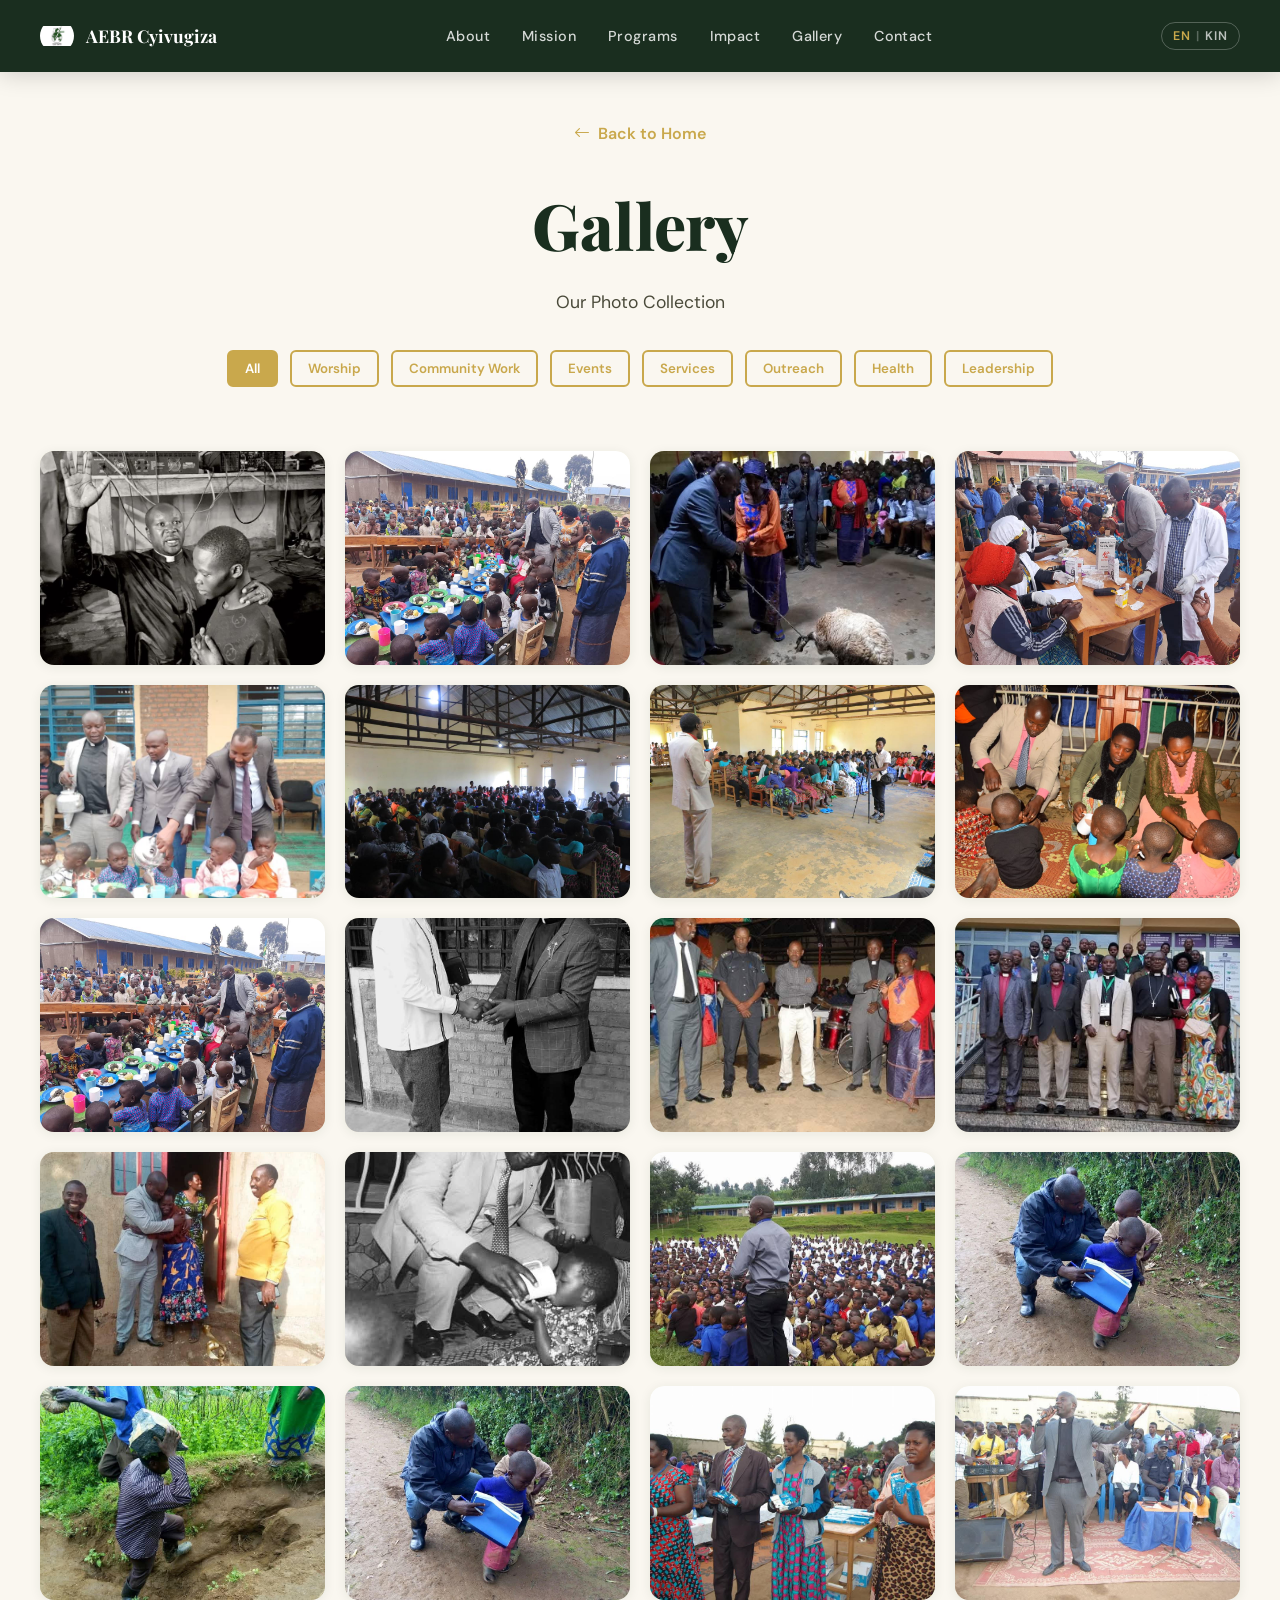
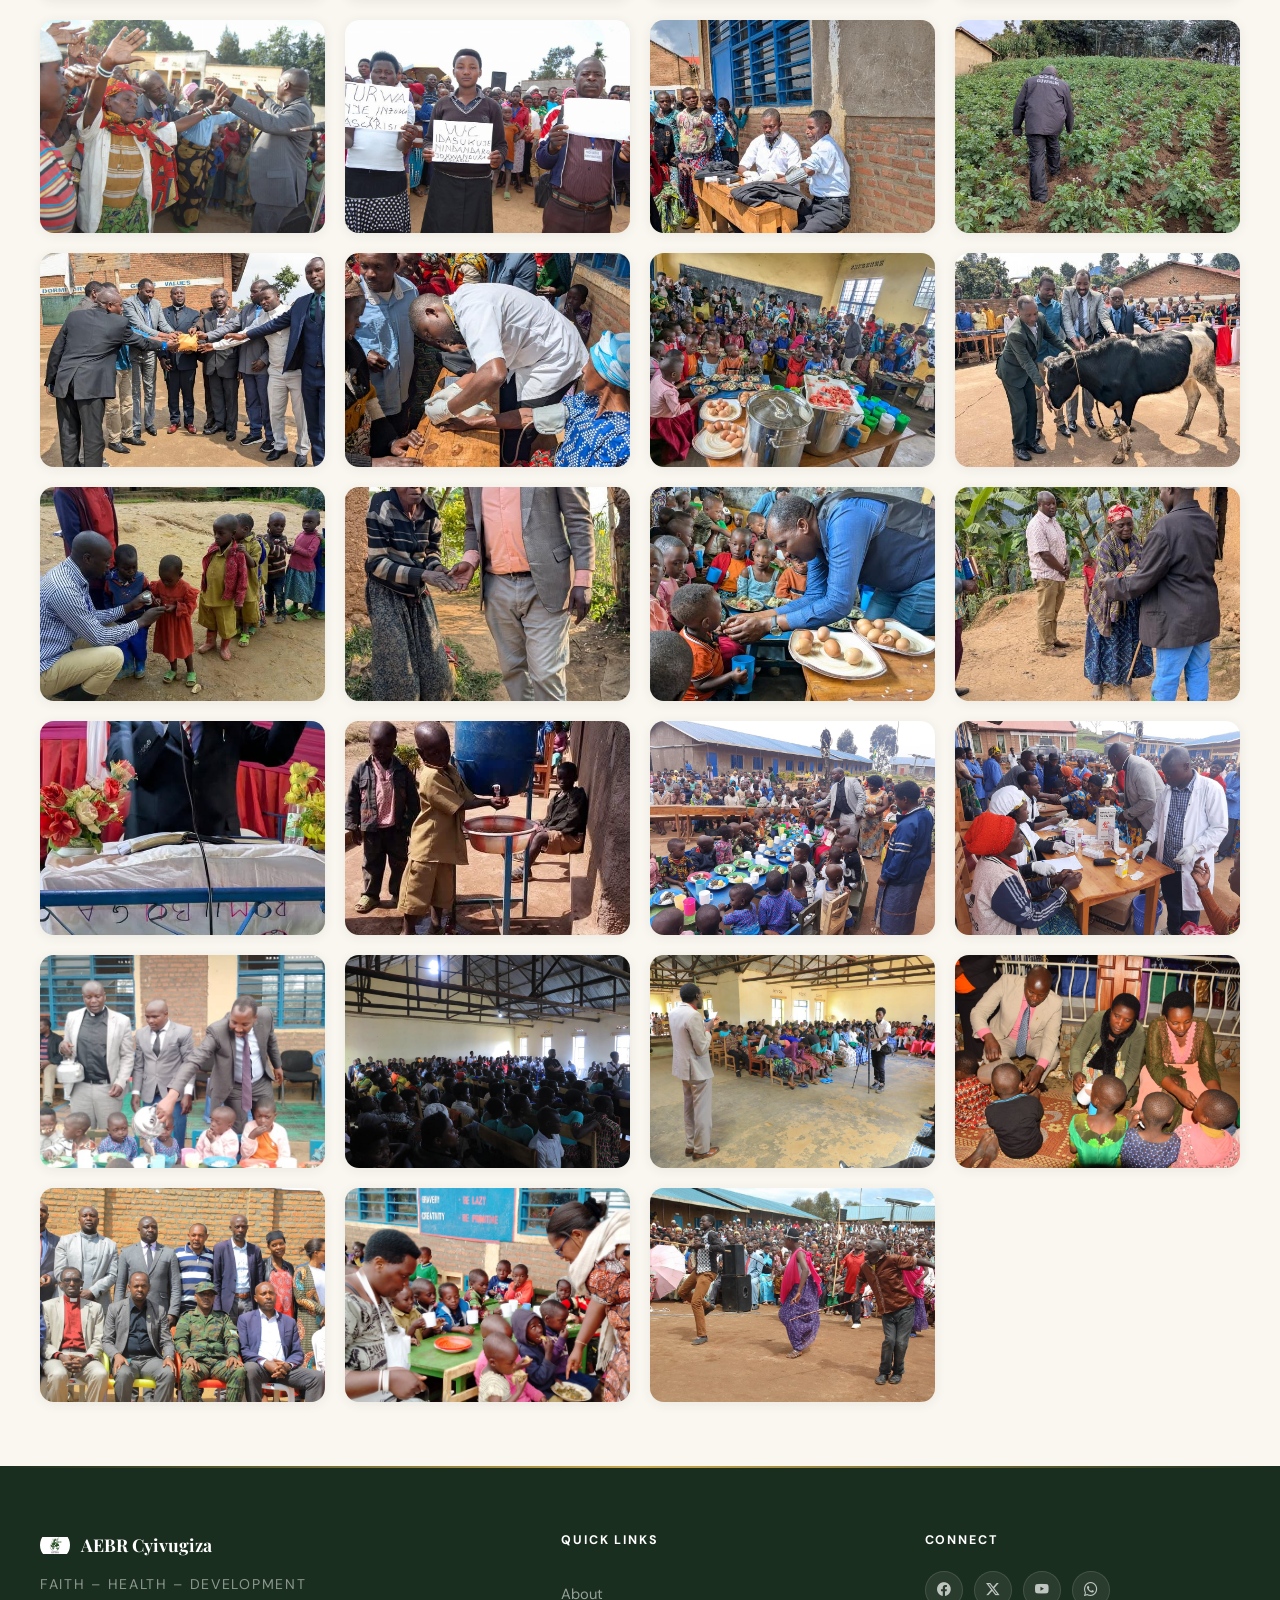
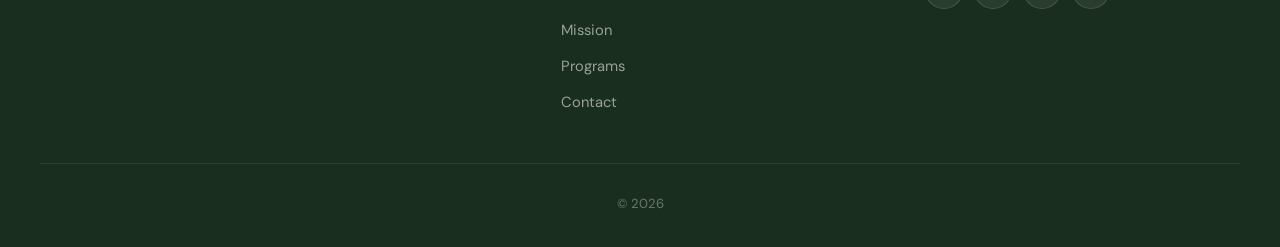
==== gallery.html @ 0d5e8233 "Add AEBR-yivugiza website files and assets" ====
<!DOCTYPE html>
<html lang="en">
<head>
  <!-- Essential Meta Tags -->
  <meta charset="UTF-8" />
  <meta name="viewport" content="width=device-width, initial-scale=1.0" />
  <meta http-equiv="X-UA-Compatible" content="IE=edge" />
  
  <!-- SEO Meta Tags -->
  <title>Gallery - AEBR Cyivugiza Church Photos | Worship, Community & Outreach</title>
  <meta name="description" content="Photo gallery showcasing AEBR Cyivugiza Church activities including worship services, prayer meetings, youth ministry, community outreach, and health programs in Rwanda." />
  <meta name="keywords" content="AEBR Cyivugiza gallery, church photos, worship services, community outreach Rwanda, church events Rutsiro, prayer meetings, youth ministry" />
  <meta name="author" content="AEBR Cyivugiza Church" />
  <link rel="canonical" href="https://aebrcyivugizachurch.rw/gallery.html" />

  <!-- Open Graph / Social Media Meta Tags -->
  <meta property="og:type" content="website" />
  <meta property="og:url" content="https://aebrcyivugizachurch.rw/gallery.html" />
  <meta property="og:title" content="AEBR Cyivugiza Church - Photo Gallery" />
  <meta property="og:description" content="Explore our church activities, worship services, and community programs through our photo gallery." />
  <meta property="og:image" content="https://aebrcyivugizachurch.rw/images/og-gallery.jpg" />
  <meta property="og:site_name" content="AEBR Cyivugiza Church" />
  <meta property="og:locale" content="en_US" />
  <meta property="og:locale:alternate" content="rw_RW" />

  <!-- Twitter Card Meta Tags -->
  <meta name="twitter:card" content="summary_large_image" />
  <meta name="twitter:title" content="AEBR Cyivugiza Church Gallery" />
  <meta name="twitter:description" content="Church activities, worship services & community programs in Rwanda" />
  <meta name="twitter:image" content="https://aebrcyivugizachurch.rw/images/og-gallery.jpg" />

  <!-- Search Engine & Crawling Meta Tags -->
  <meta name="robots" content="index, follow, max-image-preview:large, max-snippet:-1, max-video-preview:-1" />
  <meta name="language" content="English" />
  <meta name="revisit-after" content="7 days" />

  <!-- Google Fonts -->
  <link rel="preconnect" href="https://fonts.googleapis.com" />
  <link rel="preconnect" href="https://fonts.gstatic.com" crossorigin />
  <link href="https://fonts.googleapis.com/css2?family=Playfair+Display:ital,wght@0,400;0,600;0,800;1,400&family=DM+Sans:wght@300;400;500;600&display=swap" rel="stylesheet" />

  <!-- Bootstrap Icons -->
  <link rel="stylesheet" href="https://cdn.jsdelivr.net/npm/bootstrap-icons@1.11.3/font/bootstrap-icons.min.css" />

  <!-- EmailJS SDK -->
  <script src="https://cdn.jsdelivr.net/npm/@emailjs/browser@4/dist/email.min.js"></script>

  <!-- Favicon -->
  <link rel="icon" type="image/png" href="images/logo.png" />

  <!-- JSON-LD Structured Data for Gallery -->
  <script type="application/ld+json">
  {
    "@context": "https://schema.org",
    "@type": "CollectionPage",
    "name": "AEBR Cyivugiza Church Gallery",
    "description": "Photo gallery of AEBR Cyivugiza Church activities and events",
    "url": "https://aebrcyivugizachurch.rw/gallery.html",
    "isPartOf": {
      "@type": "WebSite",
      "name": "AEBR Cyivugiza Church",
      "url": "https://aebrcyivugizachurch.rw/"
    }
  }
  </script>

  <link rel="stylesheet" href="style.css" />

  <!-- Google Fonts -->
  <link rel="preconnect" href="https://fonts.googleapis.com" />
  <link rel="preconnect" href="https://fonts.gstatic.com" crossorigin />
  <link href="https://fonts.googleapis.com/css2?family=Playfair+Display:ital,wght@0,400;0,600;0,800;1,400&family=DM+Sans:wght@300;400;500;600&display=swap" rel="stylesheet" />

  <style>
    .gallery-page {
      padding-top: var(--nav-h);
      min-height: 100vh;
      background: var(--cream);
    }
    .gallery-page .gallery-header {
      text-align: center;
      padding: 3rem 1rem 2rem;
    }
    .gallery-page .gallery-header h1 {
      font-family: var(--font-display);
      font-size: clamp(2.5rem, 5vw, 4rem);
      font-weight: 800;
      color: var(--green-deep);
      margin-bottom: 0.5rem;
    }
    .gallery-page .gallery-header p {
      color: var(--ink-muted);
      font-size: 1.1rem;
      margin-bottom: 2rem;
    }
    .gallery-page .filter-buttons {
      display: flex;
      flex-wrap: wrap;
      gap: 0.75rem;
      justify-content: center;
      margin-bottom: 2rem;
    }
    .gallery-page .filter-btn {
      padding: 0.5rem 1rem;
      border: 2px solid var(--gold);
      background: transparent;
      color: var(--gold);
      border-radius: var(--radius-sm);
      font-weight: 600;
      cursor: pointer;
      transition: all 0.2s var(--ease);
    }
    .gallery-page .filter-btn:hover,
    .gallery-page .filter-btn.active {
      background: var(--gold);
      color: var(--white);
    }
    .gallery-page .back-link {
      display: inline-flex;
      align-items: center;
      gap: 0.5rem;
      color: var(--gold);
      font-weight: 600;
      margin-bottom: 1.5rem;
      transition: color 0.2s;
    }
    .gallery-page .back-link:hover {
      color: var(--green-deep);
    }
    .gallery-page .gallery-container {
      width: min(1200px, 100% - 3rem);
      margin-inline: auto;
      padding-bottom: 4rem;
    }
    .gallery-page .gallery-grid {
      display: grid;
      grid-template-columns: repeat(auto-fill, minmax(280px, 1fr));
      gap: 1.25rem;
      grid-auto-flow: dense;
    }
    .gallery-page .gallery-item {
      position: relative;
      border-radius: var(--radius-md);
      overflow: hidden;
      background: var(--cream-dark);
      aspect-ratio: 4/3;
      box-shadow: var(--shadow-sm);
      transition: transform 0.3s var(--ease), box-shadow 0.3s var(--ease), opacity 0.3s var(--ease);
    }
    .gallery-page .gallery-item:hover {
      transform: translateY(-4px);
      box-shadow: var(--shadow-md);
    }
    .gallery-page .gallery-item img {
      width: 100%;
      height: 100%;
      object-fit: cover;
      transition: transform 0.5s var(--ease);
    }
    .gallery-page .gallery-item:hover img {
      transform: scale(1.05);
    }
    .gallery-page .gallery-item .overlay {
      position: absolute;
      inset: 0;
      background: linear-gradient(to top, rgba(26,46,31,0.75) 0%, transparent 60%);
      display: flex;
      align-items: flex-end;
      padding: 1.25rem;
      opacity: 0;
      transition: opacity 0.3s var(--ease);
      pointer-events: none;
    }
    .gallery-page .gallery-item:hover .overlay {
      opacity: 1;
    }
    .gallery-page .gallery-item.hidden {
      display: none;
    }
    .gallery-page .lightbox {
      position: fixed;
      inset: 0;
      background: rgba(12, 18, 12, 0.9);
      display: none;
      align-items: center;
      justify-content: center;
      padding: 2rem;
      z-index: 1000;
      overflow: hidden;
    }
    .gallery-page .lightbox.open {
      display: flex;
    }
    .gallery-page .lightbox-content {
      position: relative;
      width: min(95vw, 1000px);
      max-height: 90vh;
      display: grid;
      grid-template-columns: 1fr;
      gap: 1rem;
      align-items: center;
    }
    .gallery-page .lightbox-img {
      width: 100%;
      max-height: 80vh;
      object-fit: contain;
      border-radius: var(--radius-lg);
      box-shadow: var(--shadow-lg);
      background: var(--cream);
    }
    .gallery-page .lightbox-caption {
      color: var(--white);
      text-align: center;
      font-size: 1rem;
      letter-spacing: 0.02em;
    }
    .gallery-page .lightbox-close,
    .gallery-page .lightbox-nav {
      position: absolute;
      border: none;
      background: rgba(255,255,255,0.15);
      color: var(--white);
      width: 56px;
      height: 56px;
      border-radius: 50%;
      display: inline-flex;
      align-items: center;
      justify-content: center;
      cursor: pointer;
      transition: transform 0.2s ease, background 0.2s ease;
      backdrop-filter: blur(8px);
      z-index: 10;
    }
    .gallery-page .lightbox-close:hover,
    .gallery-page .lightbox-nav:hover {
      background: rgba(255,255,255,0.2);
      transform: scale(1.05);
    }
    .gallery-page .lightbox-close {
      top: 1rem;
      right: 1rem;
    }
    .gallery-page .lightbox-nav.prev {
      left: 1rem;
      top: 50%;
      transform: translateY(-50%);
    }
    .gallery-page .lightbox-nav.next {
      right: 1rem;
      top: 50%;
      transform: translateY(-50%);
    }
    @media (max-width: 768px) {
      .gallery-page .gallery-grid {
        grid-template-columns: repeat(2, 1fr);
        gap: 0.75rem;
      }
      .gallery-page .gallery-item {
        aspect-ratio: 1;
      }
    }
    @media (max-width: 480px) {
      .gallery-page .gallery-grid {
        grid-template-columns: 1fr;
      }
    }
  </style>
</head>
<body>

  <!-- ===== NAVIGATION ===== -->
  <header class="navbar scrolled" id="navbar">
    <div class="nav-container">
      <a href="home.html" class="nav-logo">
        <img src="images/logo.png" alt="AEBR Logo" class="logo-icon" style="width:34px;height:34px;object-fit:contain;background:none;border-radius:50%;" />
        AEBR Cyivugiza
      </a>

      <nav class="nav-links" id="navLinks">
        <a href="home.html#about" data-i18n="nav_about">About</a>
        <a href="home.html#mission" data-i18n="nav_mission">Mission</a>
        <a href="home.html#programs" data-i18n="nav_programs">Programs</a>
        <a href="home.html#impact" data-i18n="nav_impact">Impact</a>
        <a href="gallery.html" class="active" data-i18n="nav_gallery">Gallery</a>
        <a href="home.html#contact" data-i18n="nav_contact">Contact</a>
      </nav>

      <div class="nav-actions">
        <button class="lang-toggle" id="langToggle" aria-label="Switch language">
          <span class="lang-option active" id="langEN">EN</span>
          <span class="lang-divider">|</span>
          <span class="lang-option" id="langKIN">KIN</span>
        </button>
        <button class="hamburger" id="hamburger" aria-label="Toggle menu" aria-expanded="false">
          
        </button>
      </div>
    </div>
  </header>

  <main class="gallery-page">

    <div class="gallery-header">
      <div class="container">
        <a href="home.html" class="back-link">
          <i class="bi bi-arrow-left"></i>
          <span data-i18n="gallery_back">Back to Home
        </a>
        <h1 data-i18n="gallery_title">Gallery</h1>
        <p data-i18n="gallery_subtitle">Our Photo Collection</p>
        <div class="filter-buttons">
          <button class="filter-btn active" data-filter="all" data-i18n="gallery_filter_all">All</button>
          <button class="filter-btn" data-filter="worship" data-i18n="gal_worship">Worship</button>
          <button class="filter-btn" data-filter="community" data-i18n="gallery_filter_community">Community Work</button>
          <button class="filter-btn" data-filter="events" data-i18n="gallery_filter_events">Events</button>
          <button class="filter-btn" data-filter="services" data-i18n="gallery_filter_services">Services</button>
          <button class="filter-btn" data-filter="outreach" data-i18n="gal_outreach">Outreach</button>
          <button class="filter-btn" data-filter="health" data-i18n="pillar_health">Health</button>
          <button class="filter-btn" data-filter="leadership" data-i18n="gallery_filter_leadership">Leadership</button>
        </div>
      </div>
    </div>

    <div class="gallery-container">
      <div class="gallery-grid">
        <div class="gallery-item" data-category="community">
          <img src="images/g46.jpg" alt="Worship" loading="lazy" />
          
        </div>
        <div class="gallery-item" data-category="community">
          <img src="images/g37.jfif" alt="Worship" loading="lazy" />
          
        </div>

        <div class="gallery-item" data-category="health">
          <img src="images/g47.jpg" alt="Prayer" loading="lazy" />
          
        </div>
        <div class="gallery-item" data-category="health">
          <img src="images/g38.jfif" alt="Prayer" loading="lazy" />
          
        </div>
        <div class="gallery-item" data-category="leadership">
          <img src="images/g39.jfif" alt="Youth" loading="lazy" />
          
        </div>
        <div class="gallery-item" data-category="leadership">
          <img src="images/g40.jfif" alt="Outreach" loading="lazy" />
          
        </div>
        <div class="gallery-item" data-category="">
          <img src="images/g41.jfif" alt="Health" loading="lazy" />
          
        </div>
        <div class="gallery-item" data-category="events">
          <img src="images/g42.jfif" alt="Community" loading="lazy" />
          
        </div>
        
        <div class="gallery-item" data-category="outreach">
          <img src="images/g37.jfif" alt="Service" loading="lazy" />
          
        </div>
        <div class="gallery-item" data-category="leadership">
          <img src="images/g11.jpg" alt="Church family" loading="lazy" />
          
        </div>
        <div class="gallery-item" data-category="events">
          <img src="images/g12.jpg" alt="Event" loading="lazy" />
          
        </div>
        <div class="gallery-item" data-category="leadership">
          <img src="images/g13.jpg" alt="Outreach" loading="lazy" />
          
        </div>
        <div class="gallery-item" data-category="outreach">
          <img src="images/g14.jpg" alt="Worship" loading="lazy" />
          
        </div>
        <div class="gallery-item" data-category="community">
          <img src="images/g15.jpg" alt="Celebration" loading="lazy" />
          
        </div>
        
        <div class="gallery-item" data-category="outreach">
          <img src="images/g17.jpg" alt="Prayer circle" loading="lazy" />
          
        </div>
        <div class="gallery-item" data-category="community">
          <img src="images/g18.jpg" alt="Community gathering" loading="lazy" />
          
        </div>
        <div class="gallery-item" data-category="leadership">
          <img src="images/g19.jpg" alt="Leadership" loading="lazy" />
          
        </div>
        <div class="gallery-item" data-category="youth">
          <img src="images/g20.jpg" alt="Youth group" loading="lazy" />
          
        </div>
        <div class="gallery-item" data-category="community">
          <img src="images/g21.jpg" alt="Mission work" loading="lazy" />
          
        </div>
        <div class="gallery-item" data-category="events">
          <img src="images/g22.jpg" alt="Support" loading="lazy" />
          
        </div>
        <div class="gallery-item" data-category="community">
          <img src="images/g23.jpg" alt="Service" loading="lazy" />
          
        </div>
        <div class="gallery-item" data-category="health">
          <img src="images/g24.jpg" alt="Faith gathering" loading="lazy" />
          
        </div>
        <div class="gallery-item" data-category="community">
          <img src="images/g25.jpg" alt="Community outreach" loading="lazy" />
          
        </div>
        <div class="gallery-item" data-category="community">
          <img src="images/g26.jpg" alt="Youth activities" loading="lazy" />
          
        </div>
        <div class="gallery-item" data-category="health">
          <img src="images/g27.jpg" alt="Church service" loading="lazy" />
          
        </div>
        <div class="gallery-item" data-category="health">
          <img src="images/g28.jpg" alt="Health program" loading="lazy" />
          
        </div>
        <div class="gallery-item" data-category="community">
          <img src="images/g29.jpg" alt="Community event" loading="lazy" />
          
        </div>
        <div class="gallery-item" data-category="health">
          <img src="images/g30.jpg" alt="Church leaders" loading="lazy" />
          
        </div>
        <div class="gallery-item" data-category="community">
          <img src="images/g31.jpg" alt="Special event" loading="lazy" />
          
        </div>
        <div class="gallery-item" data-category="events">
          <img src="images/g32.jpg" alt="Church program" loading="lazy" />
          
        </div>
        <div class="gallery-item" data-category="community">
          <img src="images/g33.jpg" alt="Mission activity" loading="lazy" />
          
        </div>
        <div class="gallery-item" data-category="community">
          <img src="images/g34.jpg" alt="Worship gathering" loading="lazy" />
          
        </div>
        <div class="gallery-item" data-category="services">
          <img src="images/g35.jpg" alt="Youth ministry" loading="lazy" />
          
        </div>
        <div class="gallery-item" data-category="health">
          <img src="images/g36.jpg" alt="Health initiative" loading="lazy" />
          
        </div>
        <div class="gallery-item" data-category="worship">
          <img src="images/g37.jfif" alt="Church gathering" loading="lazy" />
          
        </div>
        <div class="gallery-item" data-category="events">
          <img src="images/g38.jfif" alt="Community celebration" loading="lazy" />
          
        </div>
        <div class="gallery-item" data-category="outreach">
          <img src="images/g39.jfif" alt="Outreach program" loading="lazy" />
          
        </div>
        <div class="gallery-item" data-category="leadership">
          <img src="images/g40.jfif" alt="Church leadership" loading="lazy" />
          
        </div>
        <div class="gallery-item" data-category="services">
          <img src="images/g41.jfif" alt="Church service" loading="lazy" />
          
        </div>
        <div class="gallery-item" data-category="youth">
          <img src="images/g42.jfif" alt="Youth program" loading="lazy" />
          
        </div>
        <div class="gallery-item" data-category="health">
          <img src="images/g43.jpg" alt="Health service" loading="lazy" />
          
        </div>
        <div class="gallery-item" data-category="community">
          <img src="images/g44.jpg" alt="Community support" loading="lazy" />
          
        </div>
        <div class="gallery-item" data-category="events">
          <img src="images/g45.jpg" alt="Special event" loading="lazy" />
          
        </div>
      </div>
    </div>

    <div class="lightbox" id="lightbox">
      <div class="lightbox-content">
        <button class="lightbox-close" id="lightboxClose" aria-label="Close photo viewer"><i class="bi bi-x-lg"></i></button>
        <button class="lightbox-nav prev" id="lightboxPrev" aria-label="Previous photo"><i class="bi bi-chevron-left"></i></button>
        <img class="lightbox-img" id="lightboxImg" src="" alt="" />
        <button class="lightbox-nav next" id="lightboxNext" aria-label="Next photo"><i class="bi bi-chevron-right"></i></button>
        <p class="lightbox-caption" id="lightboxCaption"></p>
      </div>
    </div>

  </main>

  <!-- ===== FOOTER ===== -->
  <footer class="footer">
    <div class="container">
      <div class="footer-grid">
        <div class="footer-brand">
          <div class="footer-logo">
            <img src="images/logo.png" alt="AEBR Logo" class="logo-icon" style="width:30px;height:30px;object-fit:contain;background:none;border-radius:50%;" />
            AEBR Cyivugiza
          </div>
          <p>Faith – Health – Development</p>
        </div>
        <div class="footer-links">
          <h5>Quick Links</h5>
          <a href="home.html#about">About</a>
          <a href="home.html#mission">Mission</a>
          <a href="home.html#programs">Programs</a>
          <a href="home.html#contact">Contact</a>
        </div>
        <div class="footer-social">
          <h5>Connect</h5>
          <div class="social-icons">
            <a href="https://web.facebook.com/profile.php?id=61588736206349" class="social-btn" aria-label="Facebook"><i class="bi bi-facebook"></i></a>
            <a href="#" class="social-btn" aria-label="Twitter"><i class="bi bi-twitter-x"></i></a>
            <a href="#" class="social-btn" aria-label="YouTube"><i class="bi bi-youtube"></i></a>
            <a href="#" class="social-btn" aria-label="WhatsApp"><i class="bi bi-whatsapp"></i></a>
          </div>
        </div>
      </div>
      <div class="footer-bottom">
        <p>© <span id="year"> AEBR Cyivugiza Church. All rights reserved.</p>
      </div>
    </div>
  </footer>

  <script>
    // Set year
    document.getElementById('year').textContent = new Date().getFullYear();

    // Gallery filtering
    const filterButtons = document.querySelectorAll('.filter-btn');
    const galleryItems = document.querySelectorAll('.gallery-item');

    filterButtons.forEach(button => {
      button.addEventListener('click', () => {
        // Remove active class from all buttons
        filterButtons.forEach(btn => btn.classList.remove('active'));
        // Add active class to clicked button
        button.classList.add('active');

        const filterValue = button.getAttribute('data-filter');

        galleryItems.forEach(item => {
          if (filterValue === 'all' || item.getAttribute('data-category') === filterValue) {
            item.classList.remove('hidden');
            item.style.display = 'block';
          } else {
            item.classList.add('hidden');
            item.style.display = 'none';
          }
        });
      });
    });
  </script>

  <!-- Load main script for language switching and navigation -->
  <script src="script.js"></script>
</body>
</html>
---- style.css ----
/* ============================================================
   AEBR CYIVUGIZA CHURCH — style.css
   Aesthetic: Sacred Editorial — warm gold & deep forest green,
   Playfair Display + DM Sans, cinematic spacing, scroll reveals
   ============================================================ */

/* ─── DESIGN TOKENS ─────────────────────────────────────── */
:root {
  /* Palette */
  --gold:        #C9A84C;
  --gold-light:  #E8CB7A;
  --gold-pale:   #F5EDD3;
  --green-deep:  #1A2E1F;
  --green-mid:   #2C4A32;
  --green-soft:  #3D6645;
  --cream:       #FAF7F0;
  --cream-dark:  #F0EAD6;
  --ink:         #1A1A14;
  --ink-muted:   #4A4A3A;
  --white:       #FFFFFF;

  /* Typography */
  --font-display: 'Playfair Display', Georgia, serif;
  --font-body:    'DM Sans', system-ui, sans-serif;

  /* Spacing */
  --section-py:  clamp(5rem, 10vw, 9rem);
  --container:   1200px;
  --radius-sm:   6px;
  --radius-md:   14px;
  --radius-lg:   28px;

  /* Shadows */
  --shadow-sm:  0 2px 12px rgba(26,46,31,.08);
  --shadow-md:  0 8px 32px rgba(26,46,31,.14);
  --shadow-lg:  0 24px 64px rgba(26,46,31,.20);

  /* Transitions */
  --ease:  cubic-bezier(.4,0,.2,1);
  --ease-spring: cubic-bezier(.34,1.56,.64,1);

  /* Nav height */
  --nav-h: 72px;
}

/* ─── RESET ──────────────────────────────────────────────── */
*, *::before, *::after { box-sizing: border-box; margin: 0; padding: 0; }
html { scroll-behavior: smooth; font-size: 16px; -webkit-text-size-adjust: 100%; }
body {
  font-family: var(--font-body);
  background: var(--cream);
  color: var(--ink);
  line-height: 1.7;
  overflow-x: hidden;
}
img { display: block; max-width: 100%; height: auto; }
a { color: inherit; text-decoration: none; }
button { cursor: pointer; font-family: inherit; border: none; background: none; }
ul { list-style: none; }

/* ─── SCROLLBAR ──────────────────────────────────────────── */
::-webkit-scrollbar { width: 6px; }
::-webkit-scrollbar-track { background: var(--cream-dark); }
::-webkit-scrollbar-thumb { background: var(--gold); border-radius: 3px; }

/* ─── UTILITY ────────────────────────────────────────────── */
.container {
  width: min(var(--container), 100% - 2.5rem);
  margin-inline: auto;
}
.section { padding-block: var(--section-py); }
.section-header { text-align: center; margin-bottom: clamp(3rem, 6vw, 5rem); }

.section-label {
  display: inline-block;
  font-family: var(--font-body);
  font-size: .72rem;
  font-weight: 600;
  letter-spacing: .22em;
  text-transform: uppercase;
  color: var(--gold);
  padding: .35rem .9rem;
  border: 1px solid var(--gold);
  border-radius: 100px;
  margin-bottom: 1.1rem;
}

.section-title {
  font-family: var(--font-display);
  font-size: clamp(2rem, 4vw, 3.2rem);
  font-weight: 800;
  line-height: 1.15;
  color: var(--green-deep);
}
.section-title em { font-style: italic; color: var(--gold); }

.section-body {
  font-size: 1.05rem;
  color: var(--ink-muted);
  max-width: 58ch;
  line-height: 1.8;
}

/* ─── BUTTONS ────────────────────────────────────────────── */
.btn {
  display: inline-flex;
  align-items: center;
  gap: .5rem;
  padding: .85rem 2.2rem;
  border-radius: 100px;
  font-size: .9rem;
  font-weight: 600;
  letter-spacing: .04em;
  transition: transform .25s var(--ease), box-shadow .25s var(--ease), background .25s var(--ease);
}
.btn:hover { transform: translateY(-2px); }
.btn:active { transform: translateY(0); }

.btn-primary {
  background: var(--gold);
  color: var(--green-deep);
  box-shadow: 0 4px 20px rgba(201,168,76,.35);
}
.btn-primary:hover {
  background: var(--gold-light);
  box-shadow: 0 8px 28px rgba(201,168,76,.5);
}

.btn-outline {
  background: transparent;
  color: var(--white);
  border: 2px solid rgba(255,255,255,.6);
  backdrop-filter: blur(6px);
}
.btn-outline:hover {
  background: rgba(255,255,255,.12);
  border-color: var(--white);
}

.btn-full { width: 100%; justify-content: center; }

/* ─── SCROLL REVEAL ──────────────────────────────────────── */
.reveal {
  opacity: 0;
  transform: translateY(36px);
  transition: opacity .7s var(--ease), transform .7s var(--ease);
  transition-delay: var(--delay, 0s);
}
.reveal.visible {
  opacity: 1;
  transform: none;
}
.reveal-right {
  transform: translateX(36px);
}
.reveal-right.visible {
  transform: none;
}

/* ─── NAVBAR ─────────────────────────────────────────────── */
.navbar {
  position: fixed;
  inset: 0 0 auto;
  z-index: 1000;
  height: var(--nav-h);
  display: flex;
  align-items: center;
  background: transparent;
  transition: background .4s var(--ease), box-shadow .4s var(--ease);
}
.navbar.scrolled {
  background: var(--green-deep);
  box-shadow: 0 2px 24px rgba(0,0,0,.18);
}

.nav-container {
  width: min(var(--container), 100% - 2.5rem);
  margin-inline: auto;
  display: flex;
  align-items: center;
  justify-content: space-between;
  gap: 2rem;
}

.nav-logo {
  display: flex;
  align-items: center;
  gap: .75rem;
  color: var(--white);
  font-family: var(--font-display);
  font-weight: 700;
  font-size: 1.1rem;
  flex-shrink: 0;
}
.logo-icon {
  width: 36px;
  height: 36px;
  border-radius: 50%;
  object-fit: contain;
  flex-shrink: 0;
}

.nav-links {
  display: flex;
  align-items: center;
  gap: 2rem;
}
.nav-links a {
  color: rgba(255,255,255,.82);
  font-size: .9rem;
  font-weight: 500;
  letter-spacing: .03em;
  position: relative;
  padding-block: .25rem;
  transition: color .2s;
}
.nav-links a::after {
  content: '';
  position: absolute;
  bottom: 0;
  left: 0;
  width: 0;
  height: 2px;
  background: var(--gold);
  border-radius: 1px;
  transition: width .3s var(--ease);
}
.nav-links a:hover { color: var(--white); }
.nav-links a:hover::after { width: 100%; }

.nav-actions {
  display: flex;
  align-items: center;
  gap: 1rem;
}

/* Language toggle */
.lang-toggle {
  display: flex;
  align-items: center;
  gap: .3rem;
  color: rgba(255,255,255,.7);
  font-size: .78rem;
  font-weight: 600;
  letter-spacing: .08em;
  padding: .3rem .7rem;
  border: 1px solid rgba(255,255,255,.25);
  border-radius: 100px;
  transition: border-color .2s, color .2s;
}
.lang-toggle:hover { color: var(--white); border-color: var(--gold); }
.lang-divider { opacity: .4; }
.lang-option { transition: color .2s; }
.lang-option.active { color: var(--gold); }

/* Hamburger */
.hamburger {
  display: none;
  flex-direction: column;
  justify-content: center;
  gap: 5px;
  width: 36px;
  height: 36px;
  padding: 4px;
}
.hamburger span {
  display: block;
  height: 2px;
  background: var(--white);
  border-radius: 2px;
  transition: transform .3s var(--ease), opacity .3s;
}
.hamburger.open span:nth-child(1) { transform: translateY(7px) rotate(45deg); }
.hamburger.open span:nth-child(2) { opacity: 0; }
.hamburger.open span:nth-child(3) { transform: translateY(-7px) rotate(-45deg); }

/* ─── HERO ───────────────────────────────────────────────── */
.hero {
  position: relative;
  min-height: 100svh;
  display: flex;
  align-items: center;
  justify-content: center;
  overflow: hidden;
  background: var(--green-deep);
  background-image: url("images/banner.jpeg");
  background-position: center center;
  background-repeat: no-repeat;
  background-size: cover;
  background-attachment: scroll;
}

/* Rich textured background */
.hero::before {
  content: '';
  position: absolute;
  inset: 0;
  background:
    radial-gradient(ellipse 80% 60% at 20% 40%, rgba(44,74,50,.5), transparent),
    radial-gradient(ellipse 60% 80% at 80% 60%, rgba(26,46,31,.6), transparent),
    linear-gradient(160deg, rgba(44,74,50,.4) 0%, rgba(26,46,31,.5) 60%, rgba(13,26,17,.6) 100%);
  z-index: 1;
}

/* Subtle noise texture */
.hero::after {
  content: '';
  position: absolute;
  inset: 0;
  background-image: url("data:image/svg+xml,%3Csvg xmlns='http://www.w3.org/2000/svg' width='300' height='300'%3E%3Cfilter id='n'%3E%3CfeTurbulence type='fractalNoise' baseFrequency='0.75' numOctaves='4' stitchTiles='stitch'/%3E%3C/filter%3E%3Crect width='300' height='300' filter='url(%23n)' opacity='0.04'/%3E%3C/svg%3E");
  opacity: .6;
  pointer-events: none;
}

.hero-overlay {
  position: absolute;
  inset: 0;
  background: linear-gradient(to bottom, rgba(0,0,0,.1) 0%, rgba(0,0,0,.4) 100%);
  z-index: 1;
}

/* Decorative cross grid */
.hero-cross-bg {
  position: absolute;
  inset: 0;
  z-index: 1;
  background-image:
    linear-gradient(rgba(201,168,76,.06) 1px, transparent 1px),
    linear-gradient(90deg, rgba(201,168,76,.06) 1px, transparent 1px);
  background-size: 80px 80px;
  mask-image: radial-gradient(ellipse 70% 70% at center, black, transparent);
}

.hero-content {
  position: relative;
  z-index: 2;
  text-align: center;
  padding-inline: 1.5rem;
  padding-top: var(--nav-h);
  max-width: 780px;
}

.hero-tag {
  display: inline-block;
  font-size: .72rem;
  font-weight: 600;
  letter-spacing: .25em;
  text-transform: uppercase;
  color: var(--gold-light);
  border: 1px solid rgba(201,168,76,.4);
  padding: .4rem 1.1rem;
  border-radius: 100px;
  margin-bottom: 1.8rem;
  backdrop-filter: blur(4px);
}

.hero-title {
  font-family: var(--font-display);
  font-size: clamp(3rem, 8vw, 6.5rem);
  font-weight: 800;
  line-height: 1.05;
  color: var(--white);
  margin-bottom: 1rem;
  text-shadow: 0 4px 30px rgba(0,0,0,.4);
}
.hero-title em {
  display: block;
  font-style: italic;
  color: var(--gold-light);
  font-weight: 400;
}

.hero-subtitle {
  font-size: clamp(.95rem, 2vw, 1.25rem);
  color: rgba(255,255,255,.7);
  letter-spacing: .25em;
  text-transform: uppercase;
  font-weight: 300;
  margin-bottom: 2.2rem;
}

.hero-verse {
  background: rgba(255,255,255,.06);
  border-left: 3px solid var(--gold);
  border-radius: var(--radius-sm);
  padding: 1.2rem 1.6rem;
  margin-bottom: 2.8rem;
  text-align: left;
  backdrop-filter: blur(8px);
  max-width: 520px;
  margin-inline: auto;
  margin-bottom: 2.8rem;
}
.hero-verse p {
  font-family: var(--font-display);
  font-style: italic;
  color: rgba(255,255,255,.88);
  font-size: 1rem;
  line-height: 1.6;
  margin-bottom: .4rem;
}
.hero-verse cite {
  font-size: .78rem;
  color: var(--gold);
  letter-spacing: .08em;
  font-style: normal;
}

.hero-cta {
  display: flex;
  gap: 1rem;
  justify-content: center;
  flex-wrap: wrap;
}

/* Load animation */
.animate-on-load {
  animation: heroFadeUp .9s var(--ease) both;
  animation-delay: .2s;
}
@keyframes heroFadeUp {
  from { opacity: 0; transform: translateY(40px); }
  to   { opacity: 1; transform: none; }
}

/* Scroll hint */
.hero-scroll-hint {
  position: absolute;
  bottom: 2.5rem;
  left: 50%;
  transform: translateX(-50%);
  z-index: 2;
}
.hero-scroll-hint span {
  display: block;
  width: 24px;
  height: 40px;
  border: 2px solid rgba(255,255,255,.35);
  border-radius: 12px;
  position: relative;
}
.hero-scroll-hint span::after {
  content: '';
  position: absolute;
  top: 6px;
  left: 50%;
  transform: translateX(-50%);
  width: 4px;
  height: 8px;
  background: var(--gold);
  border-radius: 2px;
  animation: scrollPulse 1.8s infinite;
}
@keyframes scrollPulse {
  0%   { opacity: 1; transform: translateX(-50%) translateY(0); }
  80%  { opacity: 0; transform: translateX(-50%) translateY(12px); }
  100% { opacity: 0; }
}

/* ─── ABOUT ──────────────────────────────────────────────── */
.about { background: var(--cream); }

.about-grid {
  display: grid;
  grid-template-columns: 1fr 1fr;
  gap: clamp(3rem, 6vw, 6rem);
  align-items: center;
}

.about-img-frame {
  position: relative;
  border-radius: var(--radius-lg);
  overflow: hidden;
  box-shadow: var(--shadow-lg);
  aspect-ratio: 4/5;
}
.about-img-frame::before {
  content: '';
  position: absolute;
  inset: 0;
  background: linear-gradient(160deg, transparent 50%, rgba(26,46,31,.5) 100%);
  z-index: 1;
}
.about-img-frame img {
  width: 100%;
  height: 100%;
  object-fit: cover;
  transition: transform 1.2s var(--ease);
}
.about-img-frame:hover img { transform: scale(1.04); }

.about-badge {
  position: absolute;
  bottom: 1.8rem;
  right: 1.8rem;
  z-index: 2;
  background: var(--gold);
  color: var(--green-deep);
  border-radius: var(--radius-md);
  padding: .9rem 1.3rem;
  text-align: center;
  box-shadow: var(--shadow-md);
}
.badge-year {
  font-size: .7rem;
  font-weight: 600;
  letter-spacing: .12em;
  text-transform: uppercase;
}
.badge-num {
  font-family: var(--font-display);
  font-size: 1.4rem;
  font-weight: 800;
  line-height: 1;
}

.about-text { display: flex; flex-direction: column; gap: 1.6rem; }
.about-text .section-title { margin-bottom: 0; }

.about-stats {
  display: flex;
  gap: 2.5rem;
  padding-top: 1rem;
  border-top: 1px solid var(--cream-dark);
}
.stat { display: flex; flex-direction: column; gap: .25rem; }
.stat-num {
  font-family: var(--font-display);
  font-size: 2.8rem;
  font-weight: 800;
  color: var(--gold);
  line-height: 1;
}
.stat-label {
  font-size: .78rem;
  font-weight: 600;
  letter-spacing: .12em;
  text-transform: uppercase;
  color: var(--ink-muted);
}

/* ─── MISSION ────────────────────────────────────────────── */
.mission {
  background: var(--green-deep);
  position: relative;
  overflow: hidden;
}

.mission-bg-shape {
  position: absolute;
  top: -20%;
  right: -10%;
  width: 600px;
  height: 600px;
  border-radius: 50%;
  background: radial-gradient(circle, rgba(201,168,76,.07) 0%, transparent 70%);
  pointer-events: none;
}

.mission .section-label { border-color: rgba(201,168,76,.5); }
.mission .section-title { color: var(--white); }

.mission-grid {
  display: grid;
  grid-template-columns: 1fr 1fr;
  gap: 2rem;
}

.mission-card {
  background: rgba(255,255,255,.04);
  border: 1px solid rgba(201,168,76,.15);
  border-radius: var(--radius-lg);
  padding: clamp(2rem, 4vw, 3rem);
  transition: background .3s, border-color .3s, transform .3s var(--ease);
}
.mission-card:hover {
  background: rgba(255,255,255,.07);
  border-color: rgba(201,168,76,.35);
  transform: translateY(-4px);
}
.vision-card {
  background: rgba(201,168,76,.08);
  border-color: rgba(201,168,76,.3);
}

.card-icon {
  font-size: 2rem;
  color: var(--gold);
  margin-bottom: 1.4rem;
}
.mission-card h3 {
  font-family: var(--font-display);
  font-size: 1.6rem;
  color: var(--white);
  margin-bottom: 1.4rem;
}

.mission-list {
  display: flex;
  flex-direction: column;
  gap: .8rem;
}
.mission-list li {
  display: flex;
  align-items: center;
  gap: .9rem;
  color: rgba(255,255,255,.78);
  font-size: 1rem;
}
.mission-list li::before {
  content: '';
  display: inline-block;
  width: 6px;
  height: 6px;
  border-radius: 50%;
  background: var(--gold);
  flex-shrink: 0;
}

.vision-text {
  font-family: var(--font-display);
  font-style: italic;
  font-size: clamp(1.1rem, 2.2vw, 1.55rem);
  color: rgba(255,255,255,.9);
  line-height: 1.6;
}

/* ─── PROGRAMS ───────────────────────────────────────────── */
.programs { background: var(--cream-dark); }
.programs .section-title { color: var(--green-deep); }

.programs-grid {
  display: grid;
  grid-template-columns: repeat(auto-fit, minmax(220px, 1fr));
  gap: 1.5rem;
}

.program-card {
  background: var(--white);
  border-radius: var(--radius-md);
  padding: 2.2rem 1.8rem;
  border: 1px solid rgba(26,46,31,.07);
  box-shadow: var(--shadow-sm);
  transition: transform .3s var(--ease-spring), box-shadow .3s var(--ease), border-color .3s;
}
.program-card:hover {
  transform: translateY(-6px) scale(1.01);
  box-shadow: var(--shadow-md);
  border-color: var(--gold);
}

.program-icon {
  width: 52px;
  height: 52px;
  border-radius: var(--radius-sm);
  background: var(--gold-pale);
  display: grid;
  place-items: center;
  margin-bottom: 1.4rem;
  color: var(--gold);
  font-size: 1.4rem;
  transition: background .3s, color .3s;
}
.program-card:hover .program-icon {
  background: var(--gold);
  color: var(--green-deep);
}

.program-card h4 {
  font-family: var(--font-display);
  font-size: 1.15rem;
  font-weight: 700;
  color: var(--green-deep);
  margin-bottom: .6rem;
}
.program-card p {
  font-size: .92rem;
  color: var(--ink-muted);
  line-height: 1.7;
}

/* ─── IMPACT ─────────────────────────────────────────────── */
.impact {
  background: linear-gradient(135deg, var(--green-mid) 0%, var(--green-deep) 100%);
  position: relative;
  overflow: hidden;
  text-align: center;
}
.impact::before {
  content: '';
  position: absolute;
  inset: 0;
  background: url("data:image/svg+xml,%3Csvg width='60' height='60' xmlns='http://www.w3.org/2000/svg'%3E%3Cpath d='M30 2 L30 58 M2 30 L58 30' stroke='rgba(201,168,76,0.06)' stroke-width='1'/%3E%3C/svg%3E") repeat;
}

.impact-inner {
  position: relative;
  z-index: 1;
  max-width: 700px;
  margin-inline: auto;
}
.impact-inner .section-label { border-color: rgba(201,168,76,.5); }
.impact-title { color: var(--white); margin-bottom: 1.2rem; }
.impact-body {
  color: rgba(255,255,255,.72);
  font-size: 1.05rem;
  max-width: 50ch;
  margin-inline: auto;
  margin-bottom: 3.5rem;
}

.impact-pillars {
  display: flex;
  align-items: center;
  justify-content: center;
  gap: 1.5rem;
  flex-wrap: wrap;
}
.pillar {
  display: flex;
  flex-direction: column;
  align-items: center;
  gap: .7rem;
}
.pillar-icon {
  width: 70px;
  height: 70px;
  border-radius: 50%;
  background: rgba(255,255,255,.08);
  border: 2px solid rgba(201,168,76,.4);
  display: grid;
  place-items: center;
  font-size: 1.6rem;
  transition: background .3s, border-color .3s, transform .3s var(--ease-spring);
}
.pillar:hover .pillar-icon {
  background: rgba(201,168,76,.2);
  border-color: var(--gold);
  transform: scale(1.1);
}
.pillar span {
  color: var(--white);
  font-weight: 600;
  letter-spacing: .1em;
  font-size: .85rem;
  text-transform: uppercase;
}
.pillar-plus {
  font-size: 2rem;
  color: var(--gold);
  font-weight: 300;
  line-height: 1;
}

/* ─── GALLERY ────────────────────────────────────────────── */
.gallery {
  background: var(--cream);
  padding-block: clamp(2rem, 4vw, 3rem);
}

.gallery .section-header {
  margin-bottom: 2rem;
}

.gallery-grid {
  display: grid;
  grid-template-columns: repeat(auto-fill, minmax(280px, 1fr));
  gap: 1.25rem;
  grid-auto-flow: dense;
}

.gallery-cta {
  margin-top: 1.25rem;
}

.gallery-item {
  position: relative;
  border-radius: var(--radius-md);
  overflow: hidden;
  background: var(--cream-dark);
  aspect-ratio: 4/3;
  box-shadow: var(--shadow-sm);
  transition: transform 0.3s var(--ease), box-shadow 0.3s var(--ease);
}

.gallery-item img {
  width: 100%;
  height: 100%;
  object-fit: cover;
  transition: transform 0.5s var(--ease);
}
.gallery-item:hover img {
  transform: scale(1.05);
}
.gallery-item:hover {
  transform: translateY(-4px);
  box-shadow: var(--shadow-md);
}

.gallery-overlay {
  position: absolute;
  inset: 0;
  background: linear-gradient(to top, rgba(26,46,31,.7) 0%, transparent 55%);
  display: flex;
  align-items: flex-end;
  padding: 1.2rem;
  opacity: 0;
  transition: opacity .3s var(--ease);
}
.gallery-item:hover .gallery-overlay { opacity: 1; }
.gallery-overlay span {
  color: var(--white);
  font-size: .82rem;
  font-weight: 600;
  letter-spacing: .12em;
  text-transform: uppercase;
}

.gallery-item { cursor: pointer; }

/* Gallery See All Button */
.gallery-cta {
  text-align: center;
  margin-top: clamp(2rem, 4vw, 3rem);
}

.btn-outline-dark {
  background: transparent;
  color: var(--green-deep);
  border: 2px solid var(--green-deep);
}

.btn-outline-dark:hover {
  background: var(--green-deep);
  color: var(--white);
}

.lightbox {
  position: fixed;
  inset: 0;
  background: rgba(12, 18, 12, 0.9);
  display: none;
  align-items: center;
  justify-content: center;
  padding: 2rem;
  z-index: 1000;
  overflow: hidden;
}

.lightbox.open {
  display: flex;
}

.lightbox-content {
  position: relative;
  width: min(95vw, 1000px);
  max-height: 90vh;
  display: grid;
  gap: 1rem;
  align-items: center;
}

.lightbox-img {
  width: 100%;
  max-height: 80vh;
  object-fit: contain;
  border-radius: var(--radius-lg);
  box-shadow: var(--shadow-lg);
  background: var(--cream);
}

.lightbox-caption {
  color: var(--white);
  text-align: center;
  font-size: 1rem;
  letter-spacing: 0.02em;
}

.lightbox-close,
.lightbox-nav {
  position: absolute;
  border: none;
  background: rgba(0, 0, 0, 0.7);
  color: var(--white);
  width: 56px;
  height: 56px;
  border-radius: 50%;
  display: inline-flex;
  align-items: center;
  justify-content: center;
  cursor: pointer;
  transition: transform 0.2s ease, background 0.2s ease;
  backdrop-filter: blur(8px);
  z-index: 10;
}

.lightbox-close:hover,
.lightbox-nav:hover {
  background: rgba(0, 0, 0, 0.9);
  transform: scale(1.05);
}

.lightbox-close {
  top: 1rem;
  right: 1rem;
}

.lightbox-nav.prev {
  left: 1rem;
  top: 50%;
  transform: translateY(-50%);
}

.lightbox-nav.next {
  right: 1rem;
  top: 50%;
  transform: translateY(-50%);
}

@media (max-width: 768px) {
  .lightbox-content {
    width: 100%;
  }
}

@media (max-width: 480px) {
  .lightbox-close,
  .lightbox-nav {
    width: 48px;
    height: 48px;
  }
}

/* ─── CONTACT ────────────────────────────────────────────── */
.contact { background: var(--cream-dark); }

.contact-grid {
  display: grid;
  grid-template-columns: 1fr 1.2fr;
  gap: clamp(3rem, 6vw, 5rem);
  align-items: start;
}

.contact-info {
  display: flex;
  flex-direction: column;
  gap: 2rem;
}

.contact-item {
  display: flex;
  gap: 1.2rem;
  align-items: flex-start;
}
.contact-icon {
  width: 48px;
  height: 48px;
  border-radius: var(--radius-sm);
  background: var(--gold-pale);
  display: grid;
  place-items: center;
  font-size: 1.2rem;
  flex-shrink: 0;
}
.contact-item h5 {
  font-weight: 700;
  font-size: .82rem;
  letter-spacing: .1em;
  text-transform: uppercase;
  color: var(--ink-muted);
  margin-bottom: .3rem;
}
.contact-item a, .contact-item p {
  color: var(--green-deep);
  font-size: .97rem;
  line-height: 1.6;
}
.contact-item a:hover { color: var(--gold); }

.map-placeholder {
  height: 200px;
  border-radius: var(--radius-md);
  background: linear-gradient(135deg, var(--green-deep), var(--green-mid));
  display: flex;
  align-items: center;
  justify-content: center;
  border: 2px dashed rgba(201,168,76,.3);
  margin-top: .5rem;
}
.map-label {
  color: rgba(255,255,255,.7);
  font-size: .88rem;
  font-weight: 500;
  letter-spacing: .06em;
}

/* Google Map */
.map-container {
  margin-top: 1rem;
}
.map-container h5 {
  font-size: .8rem;
  font-weight: 600;
  letter-spacing: .08em;
  text-transform: uppercase;
  color: var(--ink-muted);
  margin-bottom: .75rem;
}
.google-map {
  border-radius: var(--radius-md);
  overflow: hidden;
  box-shadow: var(--shadow-sm);
  border: 1px solid rgba(26,46,31,.08);
}
.google-map iframe {
  display: block;
  width: 100%;
  height: clamp(250px, 40vw, 350px);
  border: none;
}

/* Contact form */
.contact-form-wrap {
  background: var(--white);
  border-radius: var(--radius-lg);
  padding: clamp(2rem, 5vw, 3.5rem);
  box-shadow: var(--shadow-md);
  border: 1px solid rgba(26,46,31,.06);
}

.contact-form {
  display: flex;
  flex-direction: column;
  gap: 1.4rem;
}

.form-group {
  display: flex;
  flex-direction: column;
  gap: .5rem;
}
.form-group label {
  font-size: .8rem;
  font-weight: 600;
  letter-spacing: .08em;
  text-transform: uppercase;
  color: var(--ink-muted);
}
.form-group input,
.form-group textarea {
  border: 1.5px solid var(--cream-dark);
  border-radius: var(--radius-sm);
  padding: .85rem 1.1rem;
  font-family: var(--font-body);
  font-size: .97rem;
  color: var(--ink);
  background: var(--cream);
  transition: border-color .25s, box-shadow .25s;
  outline: none;
  resize: vertical;
}
.form-group input:focus,
.form-group textarea:focus {
  border-color: var(--gold);
  box-shadow: 0 0 0 3px rgba(201,168,76,.15);
  background: var(--white);
}
.form-group input::placeholder,
.form-group textarea::placeholder { color: rgba(74,74,58,.4); }

.contact-form .btn-primary { margin-top: .4rem; }

.form-success {
  display: none;
  text-align: center;
  color: var(--green-soft);
  font-weight: 600;
  font-size: .95rem;
  padding: .8rem;
  background: rgba(61,102,69,.1);
  border-radius: var(--radius-sm);
  border: 1px solid rgba(61,102,69,.2);
}
.form-success.show { display: block; }

.form-error {
  display: none;
  text-align: center;
  color: #c53030;
  font-weight: 600;
  font-size: .95rem;
  padding: .8rem;
  background: rgba(197,48,48,.1);
  border-radius: var(--radius-sm);
  border: 1px solid rgba(197,48,48,.2);
}
.form-error.show { display: block; }

/* ─── FOOTER ─────────────────────────────────────────────── */
.footer {
  background: var(--green-deep);
  padding-block: 4rem 2rem;
  position: relative;
  overflow: hidden;
}
.footer::before {
  content: '';
  position: absolute;
  top: 0;
  left: 0;
  right: 0;
  height: 2px;
  background: linear-gradient(90deg, transparent, var(--gold), transparent);
}

.footer-grid {
  display: grid;
  grid-template-columns: 1.5fr 1fr 1fr;
  gap: 3rem;
  margin-bottom: 3rem;
}

.footer-brand .footer-logo {
  display: flex;
  align-items: center;
  gap: .7rem;
  color: var(--white);
  font-family: var(--font-display);
  font-weight: 700;
  font-size: 1.1rem;
  margin-bottom: .8rem;
}
.footer-brand p {
  color: rgba(255,255,255,.5);
  font-size: .88rem;
  letter-spacing: .12em;
  text-transform: uppercase;
}

.footer-links h5,
.footer-social h5 {
  color: var(--white);
  font-size: .78rem;
  letter-spacing: .15em;
  text-transform: uppercase;
  font-weight: 700;
  margin-bottom: 1.2rem;
}
.footer-links {
  display: flex;
  flex-direction: column;
  gap: .7rem;
}
.footer-links a {
  color: rgba(255,255,255,.55);
  font-size: .92rem;
  transition: color .2s, padding-left .2s;
}
.footer-links a:hover {
  color: var(--gold);
  padding-left: .4rem;
}

.social-icons {
  display: flex;
  gap: .7rem;
  flex-wrap: wrap;
}
.social-btn {
  width: 38px;
  height: 38px;
  border-radius: 50%;
  background: rgba(255,255,255,.07);
  border: 1px solid rgba(255,255,255,.12);
  color: rgba(255,255,255,.7);
  display: grid;
  place-items: center;
  font-size: .85rem;
  font-weight: 700;
  transition: background .2s, border-color .2s, color .2s, transform .2s var(--ease-spring);
}
.social-btn:hover {
  background: var(--gold);
  border-color: var(--gold);
  color: var(--green-deep);
  transform: scale(1.12);
}

.footer-bottom {
  border-top: 1px solid rgba(255,255,255,.08);
  padding-top: 1.8rem;
  text-align: center;
  color: rgba(255,255,255,.35);
  font-size: .82rem;
}

/* ─── RESPONSIVE ─────────────────────────────────────────── */

/* Tablet */
@media (max-width: 1024px) {
  .about-grid { grid-template-columns: 1fr; }
  .about-visual { max-width: 480px; margin-inline: auto; }
  .about-img-frame { aspect-ratio: 3/2; }
  .contact-grid { grid-template-columns: 1fr; }
  .footer-grid { grid-template-columns: 1fr 1fr; }
  .footer-brand { grid-column: 1 / -1; }
}

@media (max-width: 900px) {
  .mission-grid { grid-template-columns: 1fr; }
  .gallery-grid {
    grid-template-columns: repeat(2, 1fr);
  }
  .gallery-wide { grid-column: span 2; }
  .gallery-tall { grid-row: span 1; aspect-ratio: 1; }
}

/* Mobile */
@media (max-width: 768px) {
  :root { --nav-h: 64px; }

  /* Nav mobile */
  .hamburger { display: flex; }
  .nav-links {
    position: fixed;
    inset: var(--nav-h) 0 auto;
    background: rgba(26,46,31,.98);
    backdrop-filter: blur(16px);
    flex-direction: column;
    align-items: stretch;
    padding: 1.5rem;
    gap: 0;
    clip-path: polygon(0 0, 100% 0, 100% 0, 0 0);
    transition: clip-path .4s var(--ease);
    pointer-events: none;
  }
  .nav-links.open {
    clip-path: polygon(0 0, 100% 0, 100% 100%, 0 100%);
    pointer-events: all;
  }
  .nav-links a {
    padding: 1rem 0;
    border-bottom: 1px solid rgba(255,255,255,.07);
    font-size: 1rem;
  }
  .nav-links a::after { display: none; }

  /* Hero */
  .hero-title { font-size: clamp(2.4rem, 10vw, 4rem); }
  .hero-cta { flex-direction: column; align-items: center; }
  .hero-cta .btn { width: min(280px, 100%); justify-content: center; }

  /* About stats */
  .about-stats { gap: 1.5rem; flex-wrap: wrap; }

  /* Gallery */
  .gallery-grid {
    grid-template-columns: repeat(2, 1fr);
  }
  .gallery-wide { grid-column: span 2; aspect-ratio: 16/9; }

  /* Footer */
  .footer-grid {
    grid-template-columns: 1fr;
    gap: 2rem;
  }
  .footer-brand { grid-column: auto; }
}

@media (max-width: 480px) {
  :root { --section-py: 4rem; }

  .gallery-grid { grid-template-columns: 1fr; }
  .gallery-wide { grid-column: span 1; aspect-ratio: 3/2; }
  .gallery-tall { aspect-ratio: 3/2; }

  .impact-pillars { gap: 1rem; }
  .pillar-icon { width: 56px; height: 56px; font-size: 1.3rem; }
  .pillar-plus { font-size: 1.5rem; }

  .about-stats { flex-direction: column; gap: 1rem; }
  .stat { flex-direction: row; align-items: center; gap: 1rem; }
  .stat-num { font-size: 2.2rem; }

  .contact-form-wrap { padding: 1.6rem; }
}

/* ─── REDUCED MOTION ─────────────────────────────────────── */
@media (prefers-reduced-motion: reduce) {
  *, *::before, *::after {
    animation-duration: .01ms !important;
    transition-duration: .01ms !important;
  }
  .reveal { opacity: 1; transform: none; }
}
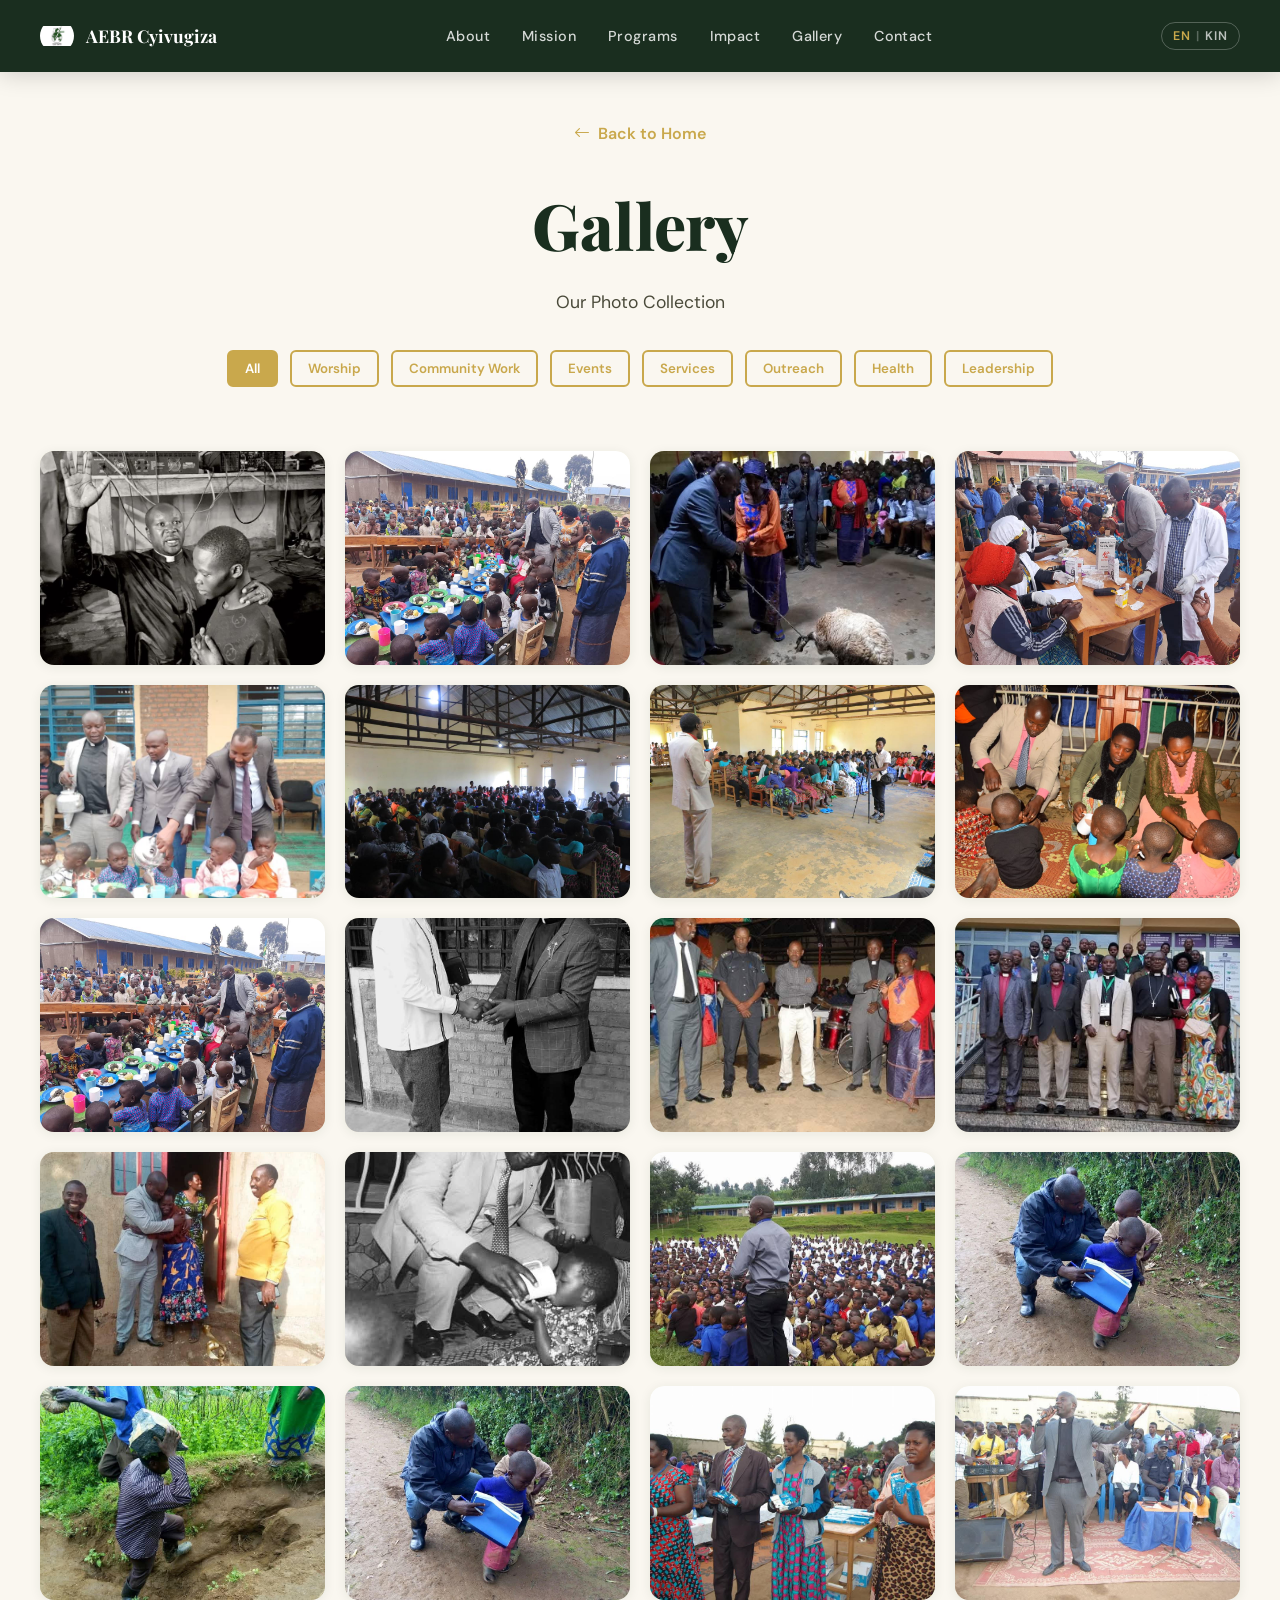
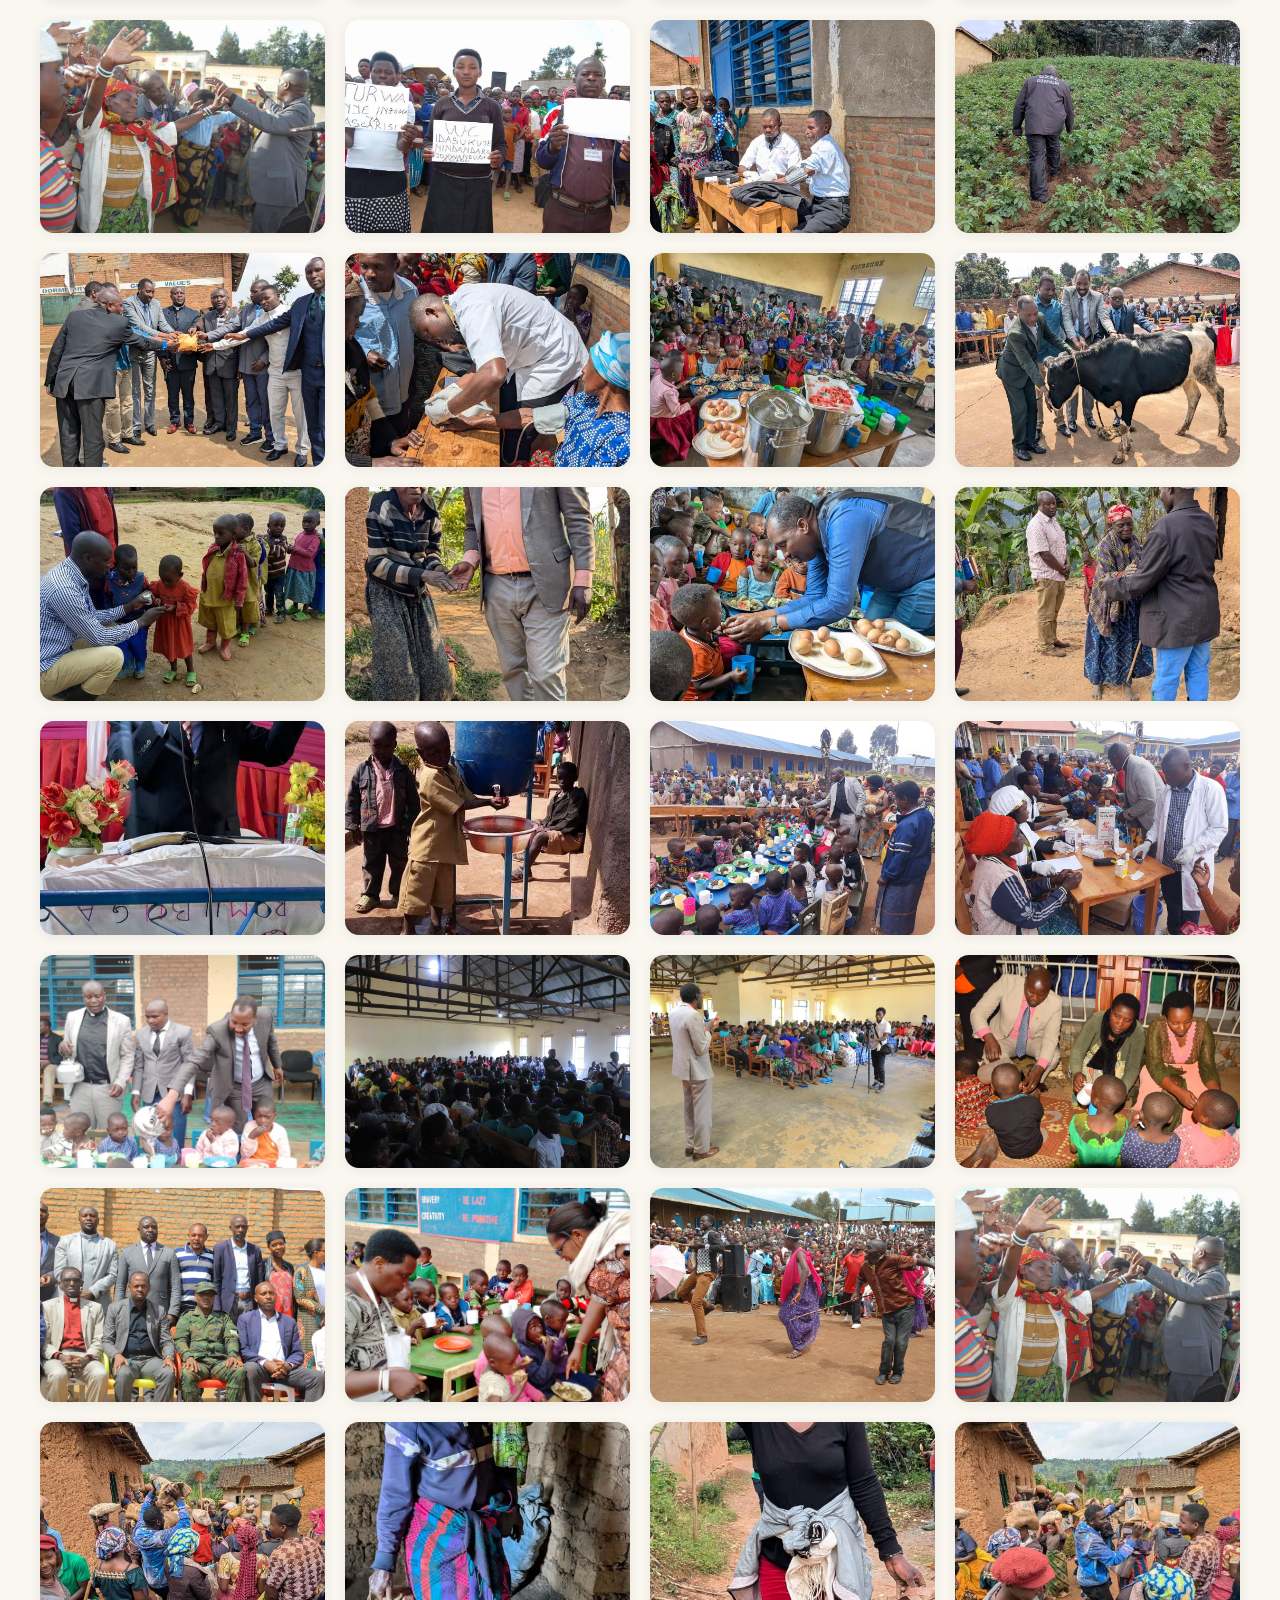
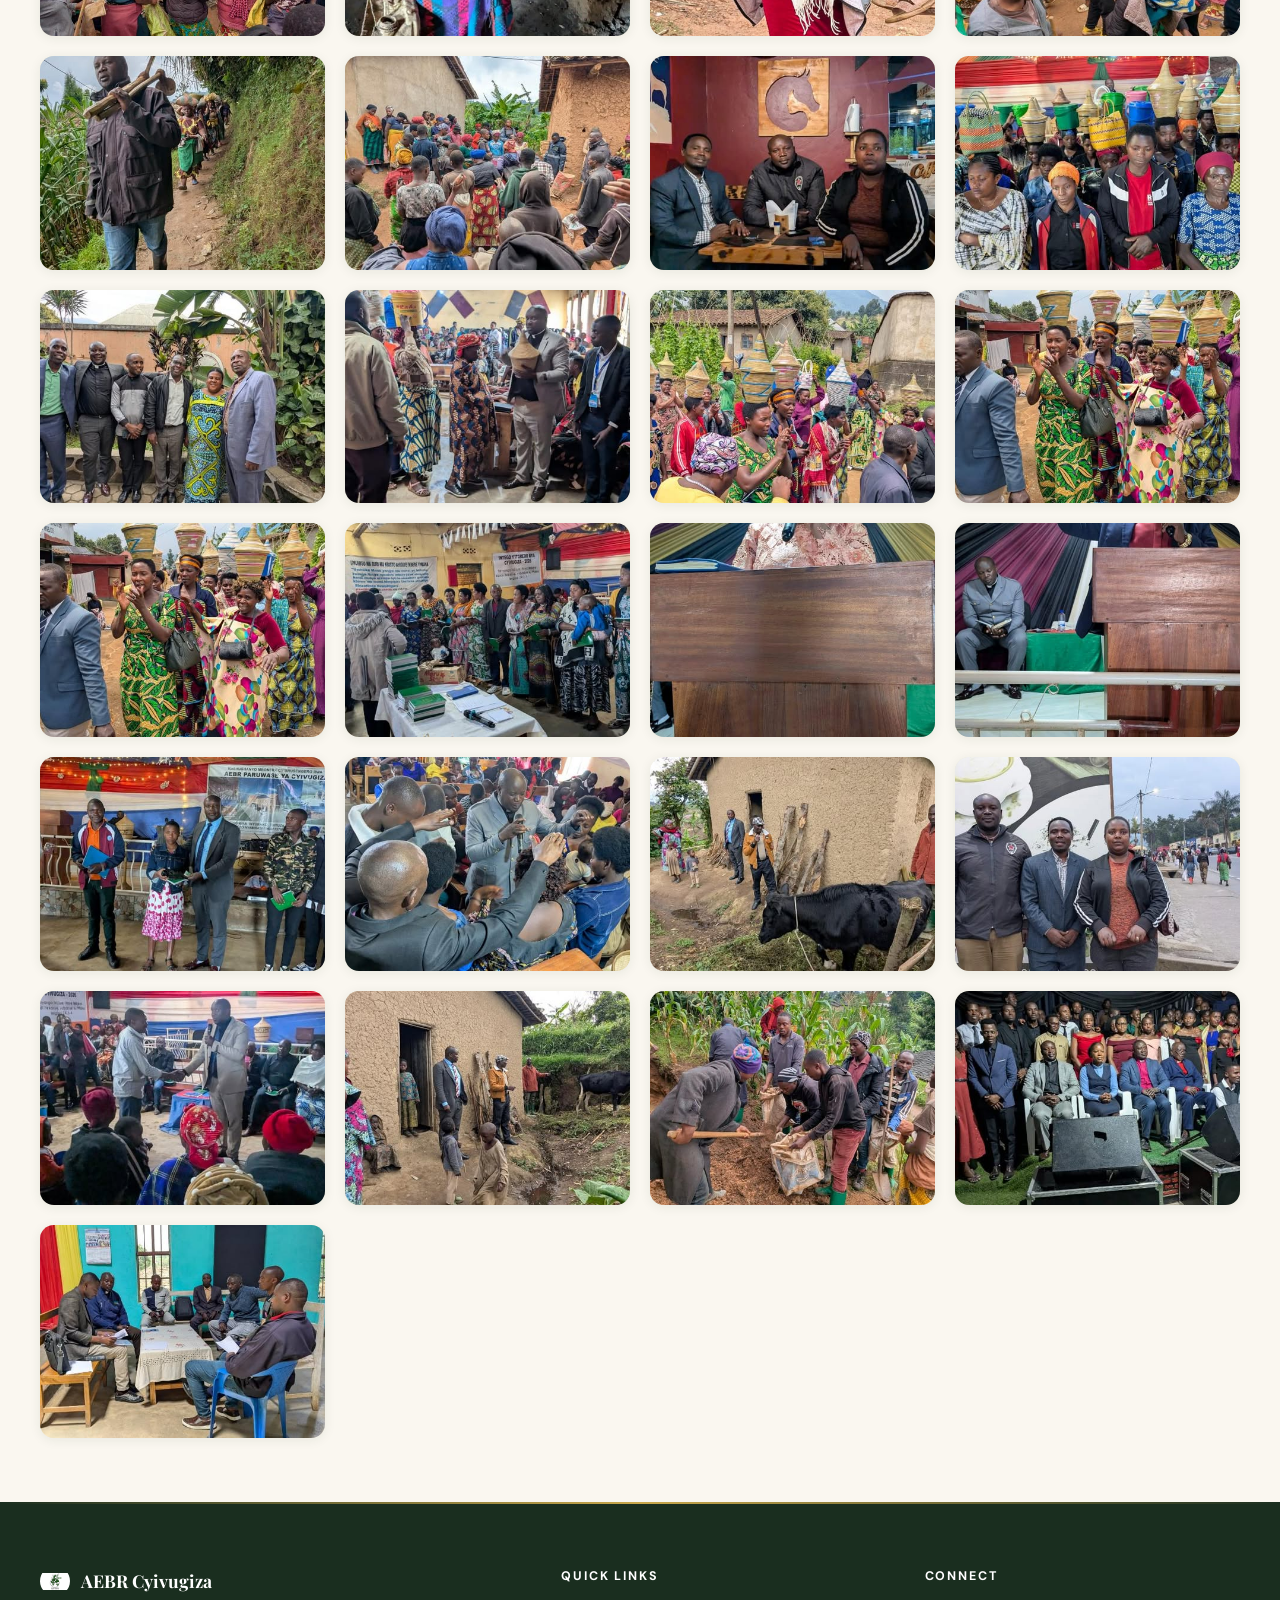
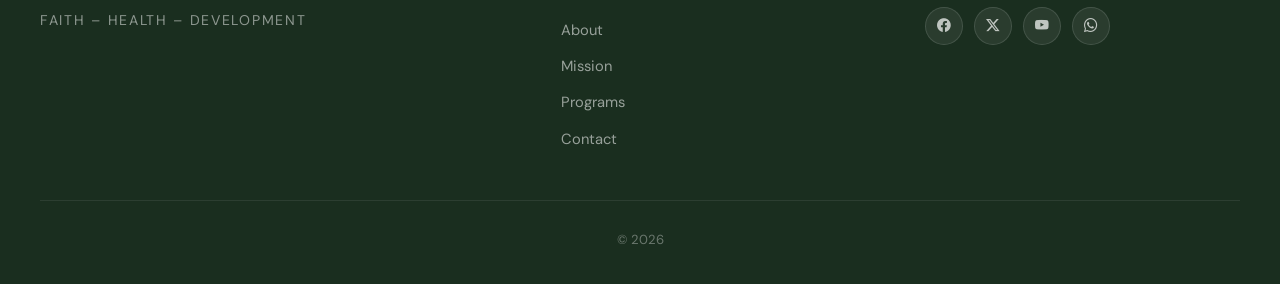
==== commit 0d06270d: "Add new images and update website files" ====
--- a/gallery.html
+++ b/gallery.html
@@ -496,7 +496,112 @@
         </div>
         <div class="gallery-item" data-category="events">
           <img src="images/g45.jpg" alt="Special event" loading="lazy" />
-          
+
+        </div>
+        <div class="gallery-item" data-category="community">
+          <img src="images/g48.jpg" alt="Community gathering" loading="lazy" />
+
+        </div>
+        <div class="gallery-item" data-category="health">
+          <img src="images/g49.jpg" alt="Health program" loading="lazy" />
+
+        </div>
+        <div class="gallery-item" data-category="leadership">
+          <img src="images/g50.jpg" alt="Church leadership" loading="lazy" />
+
+        </div>
+        <div class="gallery-item" data-category="outreach">
+          <img src="images/g51.jpg" alt="Outreach activity" loading="lazy" />
+
+        </div>
+        <div class="gallery-item" data-category="services">
+          <img src="images/g52.jpg" alt="Church service" loading="lazy" />
+
+        </div>
+        <div class="gallery-item" data-category="youth">
+          <img src="images/g53.jpg" alt="Youth ministry" loading="lazy" />
+
+        </div>
+        <div class="gallery-item" data-category="worship">
+          <img src="images/g54.jpg" alt="Worship service" loading="lazy" />
+
+        </div>
+        <div class="gallery-item" data-category="events">
+          <img src="images/g55.jpg" alt="Church event" loading="lazy" />
+
+        </div>
+        <div class="gallery-item" data-category="community">
+          <img src="images/g56.jpg" alt="Community support" loading="lazy" />
+
+        </div>
+        <div class="gallery-item" data-category="health">
+          <img src="images/g57.jpg" alt="Health initiative" loading="lazy" />
+
+        </div>
+        <div class="gallery-item" data-category="leadership">
+          <img src="images/g58.jpg" alt="Leadership meeting" loading="lazy" />
+
+        </div>
+        <div class="gallery-item" data-category="outreach">
+          <img src="images/g59.jpg" alt="Mission outreach" loading="lazy" />
+
+        </div>
+        <div class="gallery-item" data-category="services">
+          <img src="images/g60.jpg" alt="Sunday service" loading="lazy" />
+
+        </div>
+        <div class="gallery-item" data-category="youth">
+          <img src="images/g61.jpg" alt="Youth activities" loading="lazy" />
+
+        </div>
+        <div class="gallery-item" data-category="worship">
+          <img src="images/g62.jpg" alt="Praise and worship" loading="lazy" />
+
+        </div>
+        <div class="gallery-item" data-category="events">
+          <img src="images/g63.jpg" alt="Special celebration" loading="lazy" />
+
+        </div>
+        <div class="gallery-item" data-category="community">
+          <img src="images/g64.jpg" alt="Community fellowship" loading="lazy" />
+
+        </div>
+        <div class="gallery-item" data-category="health">
+          <img src="images/g65.jpg" alt="Health education" loading="lazy" />
+
+        </div>
+        
+        <div class="gallery-item" data-category="outreach">
+          <img src="images/g67.jpg" alt="Community outreach" loading="lazy" />
+
+        </div>
+        <div class="gallery-item" data-category="services">
+          <img src="images/g68.jpg" alt="Prayer service" loading="lazy" />
+
+        </div>
+        <div class="gallery-item" data-category="youth">
+          <img src="images/g69.jpg" alt="Youth group" loading="lazy" />
+
+        </div>
+        <div class="gallery-item" data-category="worship">
+          <img src="images/g70.jpg" alt="Worship gathering" loading="lazy" />
+
+        </div>
+        <div class="gallery-item" data-category="events">
+          <img src="images/g71.jpg" alt="Church event" loading="lazy" />
+
+        </div>
+        <div class="gallery-item" data-category="community">
+          <img src="images/g72.jpg" alt="Community program" loading="lazy" />
+
+        </div>
+        <div class="gallery-item" data-category="health">
+          <img src="images/g73.jpg" alt="Health service" loading="lazy" />
+
+        </div>
+        <div class="gallery-item" data-category="leadership">
+          <img src="images/g74.jpg" alt="Leadership development" loading="lazy" />
+
         </div>
       </div>
     </div>
--- a/style.css
+++ b/style.css
@@ -70,6 +70,7 @@
 }
 .section { padding-block: var(--section-py); }
 .section-header { text-align: center; margin-bottom: clamp(3rem, 6vw, 5rem); }
+.hidden { display: none !important; }
 
 .section-label {
   display: inline-block;
@@ -623,6 +624,142 @@
   font-size: clamp(1.1rem, 2.2vw, 1.55rem);
   color: rgba(255,255,255,.9);
   line-height: 1.6;
+}
+
+/* ─── PASTOR ─────────────────────────────────────────────── */
+.pastor { background: var(--cream); }
+.pastor .section-title { color: var(--green-deep); }
+
+.pastor-card {
+  display: grid;
+  grid-template-columns: 1fr 1.3fr;
+  gap: clamp(2.5rem, 5vw, 4rem);
+  align-items: center;
+  background: var(--white);
+  border-radius: var(--radius-lg);
+  padding: clamp(2.5rem, 5vw, 4rem);
+  box-shadow: var(--shadow-md);
+  border: 1px solid rgba(26,46,31,.06);
+}
+
+.pastor-image-wrapper {
+  position: relative;
+  border-radius: var(--radius-lg);
+  overflow: hidden;
+  aspect-ratio: 3/4;
+  box-shadow: var(--shadow-lg);
+}
+
+.pastor-image {
+  width: 100%;
+  height: 100%;
+  object-fit: cover;
+  transition: transform .8s var(--ease);
+}
+.pastor-image-wrapper:hover .pastor-image {
+  transform: scale(1.05);
+}
+
+.pastor-badge {
+  position: absolute;
+  top: 1.5rem;
+  right: 1.5rem;
+  background: var(--gold);
+  color: var(--green-deep);
+  border-radius: var(--radius-md);
+  padding: .75rem 1.2rem;
+  font-size: .75rem;
+  font-weight: 700;
+  letter-spacing: .1em;
+  text-transform: uppercase;
+  box-shadow: 0 4px 16px rgba(201,168,76,.35);
+}
+
+.pastor-content {
+  display: flex;
+  flex-direction: column;
+  gap: 1.5rem;
+}
+
+.pastor-name {
+  font-family: var(--font-display);
+  font-size: clamp(1.8rem, 3vw, 2.4rem);
+  font-weight: 800;
+  color: var(--green-deep);
+  line-height: 1.2;
+}
+
+.pastor-title {
+  font-size: 1.05rem;
+  font-weight: 600;
+  color: var(--gold);
+  letter-spacing: .08em;
+  text-transform: uppercase;
+}
+
+.pastor-info {
+  display: flex;
+  gap: 1.5rem;
+  padding: 1.5rem 0;
+  border-top: 1px solid rgba(26,46,31,.1);
+  border-bottom: 1px solid rgba(26,46,31,.1);
+}
+
+.info-item {
+  display: flex;
+  flex-direction: column;
+  gap: .3rem;
+}
+
+.info-label {
+  font-size: .8rem;
+  font-weight: 600;
+  letter-spacing: .08em;
+  text-transform: uppercase;
+  color: var(--ink-muted);
+}
+
+.info-value {
+  font-size: 1.1rem;
+  font-weight: 700;
+  color: var(--green-deep);
+}
+
+.pastor-description {
+  display: flex;
+  flex-direction: column;
+  gap: 1rem;
+}
+
+.pastor-description p {
+  font-size: .95rem;
+  color: var(--ink-muted);
+  line-height: 1.8;
+}
+
+.pastor-description .hidden {
+  display: none;
+}
+
+.pastor-quote {
+  background: linear-gradient(135deg, rgba(201,168,76,.08) 0%, rgba(201,168,76,.04) 100%);
+  border-left: 3px solid var(--gold);
+  border-radius: var(--radius-sm);
+  padding: 1.5rem;
+  margin-top: 1rem;
+}
+
+.pastor-quote p {
+  font-family: var(--font-display);
+  font-style: italic;
+  font-size: 1.05rem;
+  color: var(--green-deep);
+  line-height: 1.6;
+}
+
+.pastor-quote em {
+  font-weight: 600;
+  color: var(--gold);
 }
 
 /* ─── PROGRAMS ───────────────────────────────────────────── */
@@ -1253,6 +1390,13 @@
   /* About stats */
   .about-stats { gap: 1.5rem; flex-wrap: wrap; }
 
+  /* Pastor card */
+  .pastor-card {
+    grid-template-columns: 1fr;
+    gap: 2rem;
+  }
+  .pastor-image-wrapper { aspect-ratio: 3/3.5; }
+
   /* Gallery */
   .gallery-grid {
     grid-template-columns: repeat(2, 1fr);
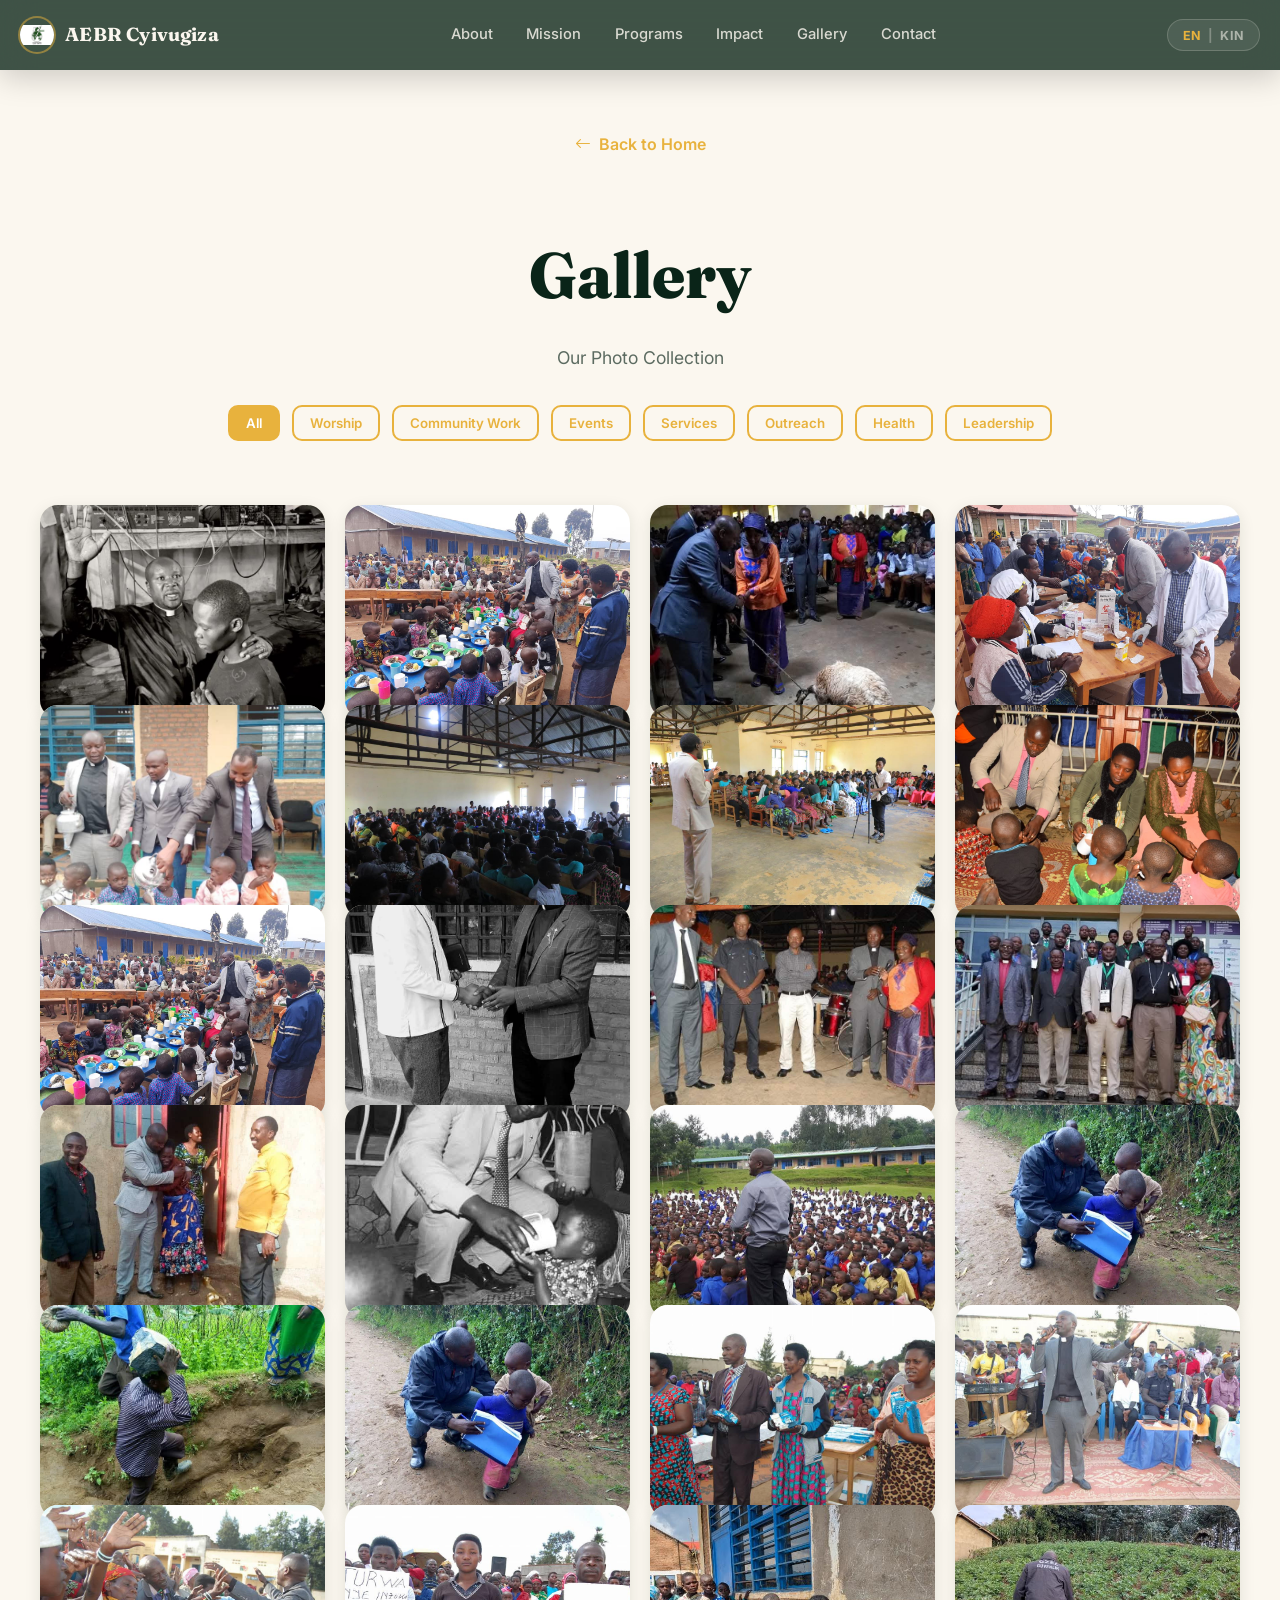
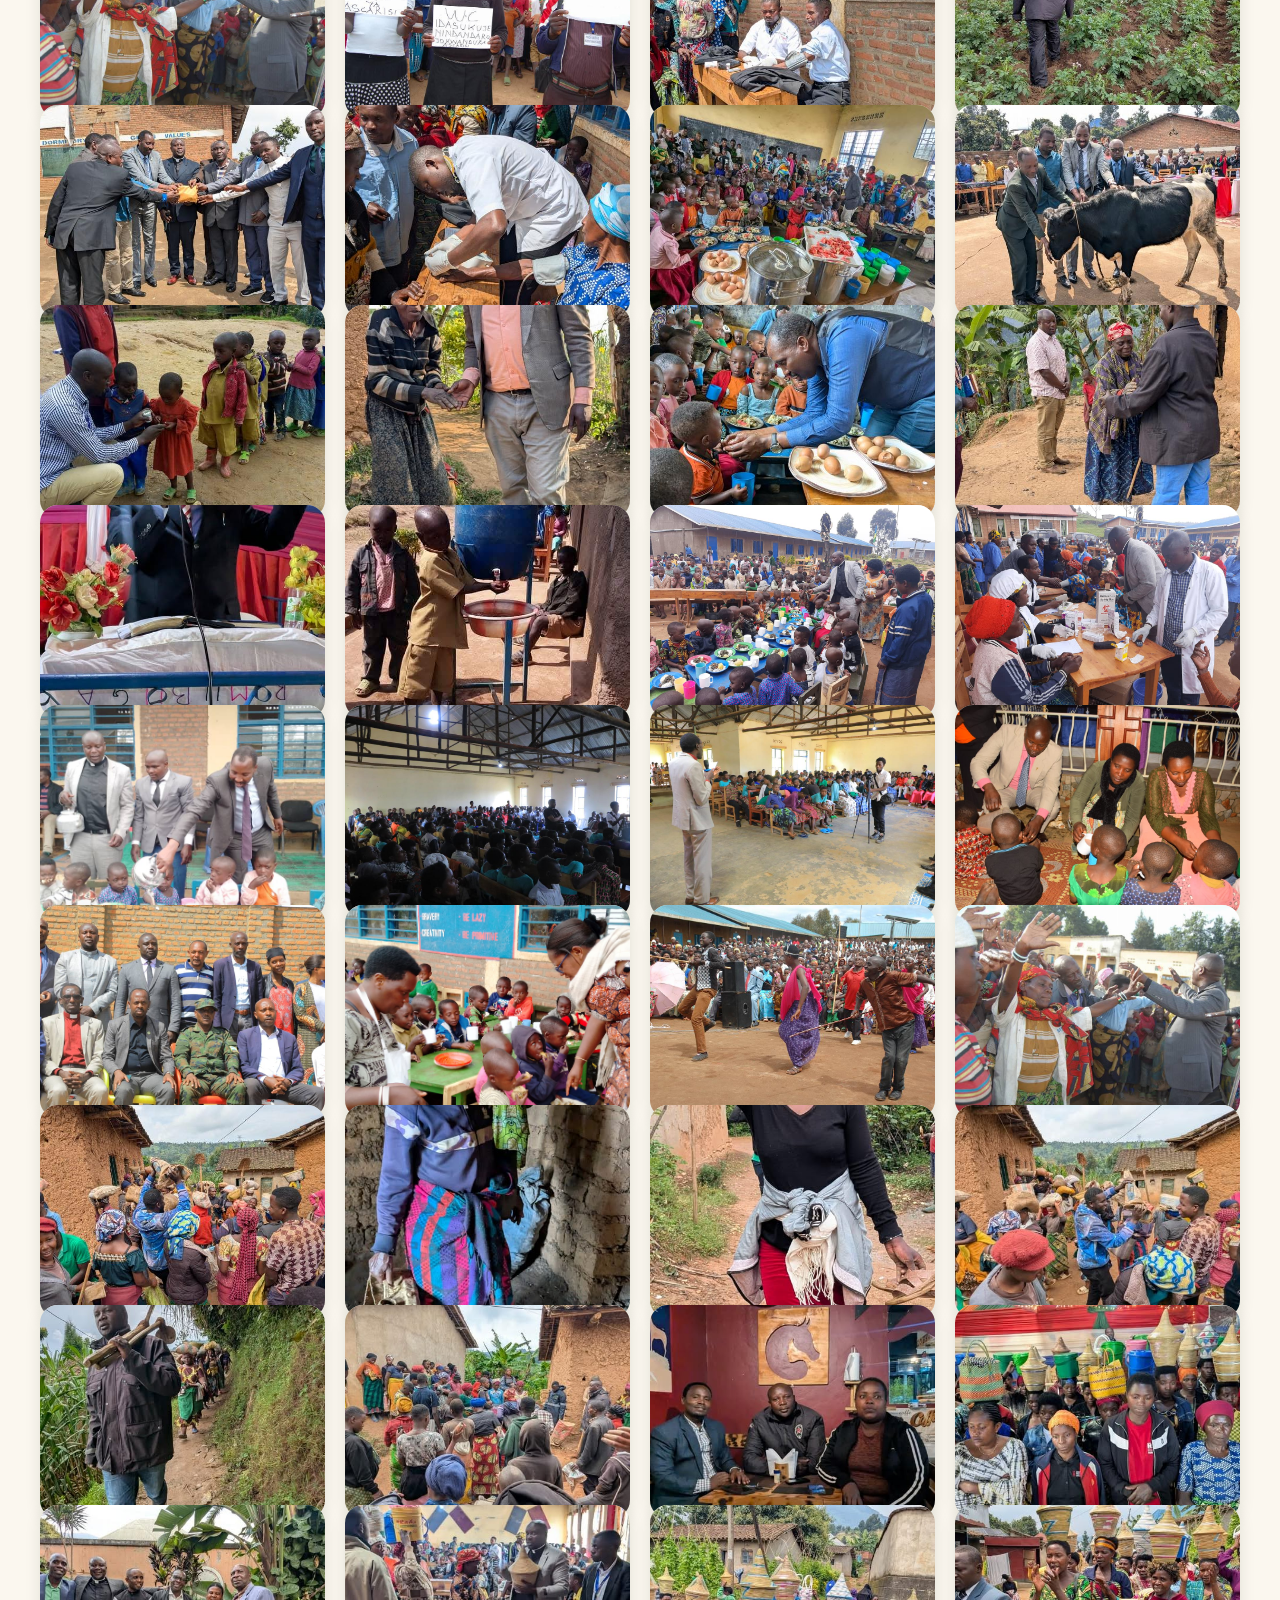
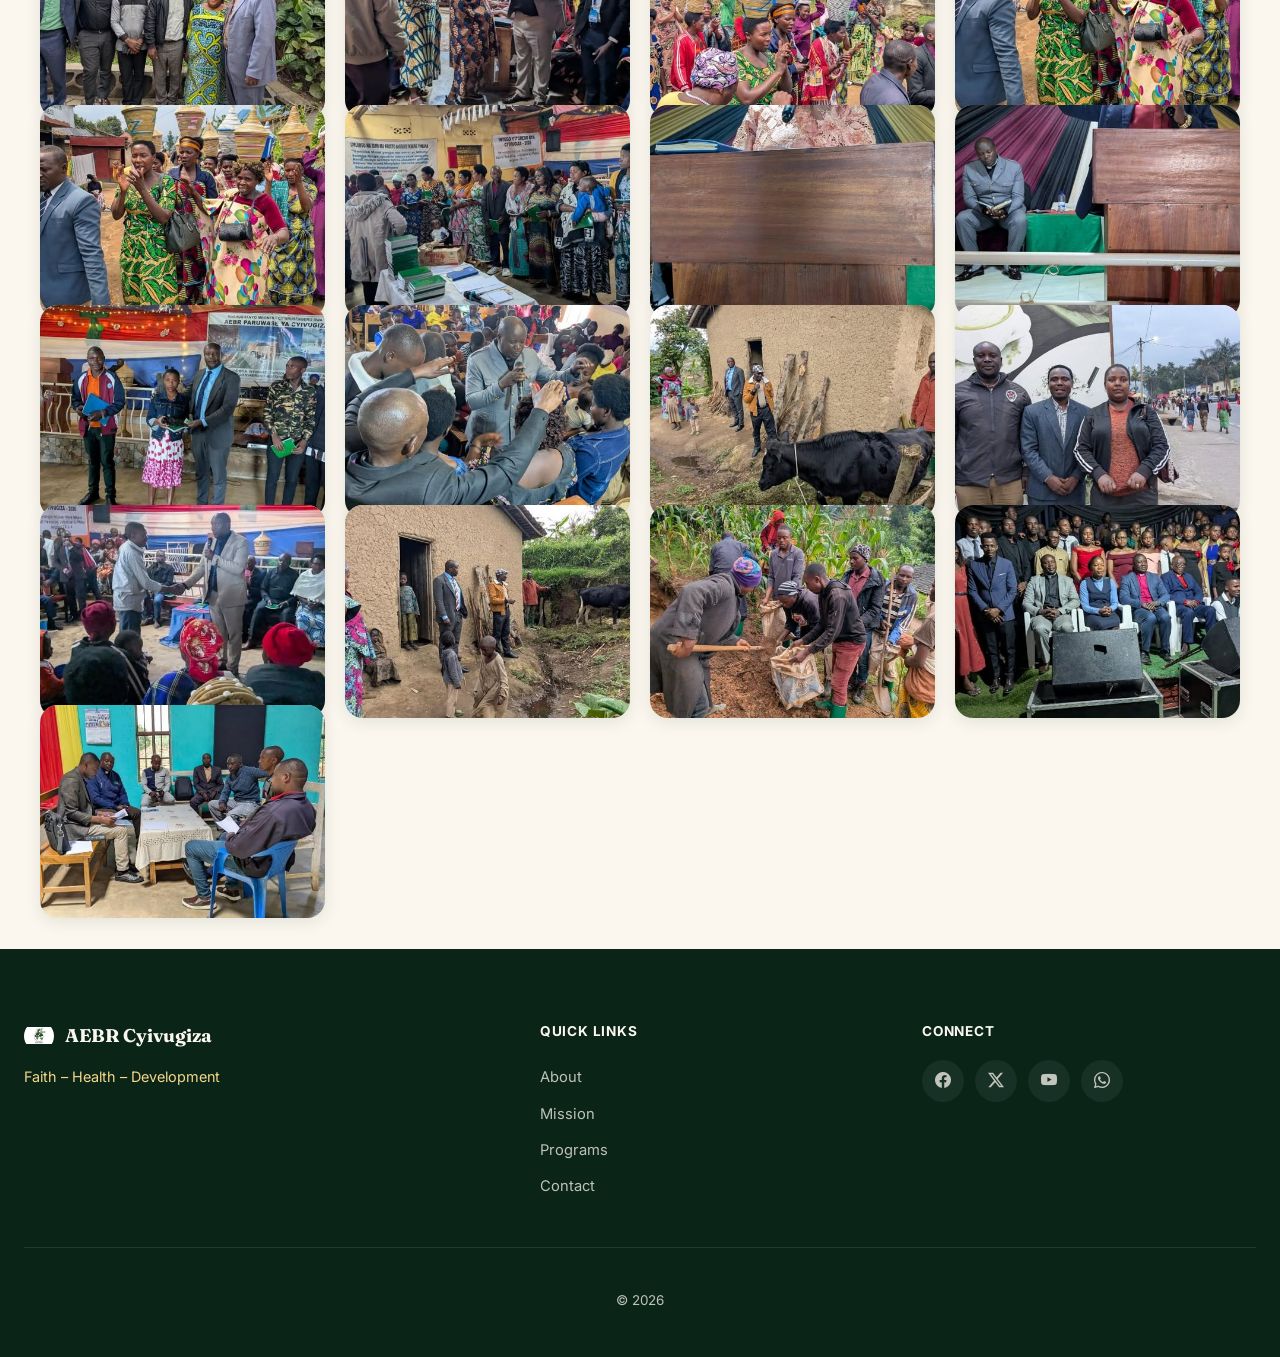
==== commit 90d79934: "Version 2 of platform" ====
--- a/gallery.html
+++ b/gallery.html
@@ -85,7 +85,7 @@
       font-family: var(--font-display);
       font-size: clamp(2.5rem, 5vw, 4rem);
       font-weight: 800;
-      color: var(--green-deep);
+      color: var(--forest-deep);
       margin-bottom: 0.5rem;
     }
     .gallery-page .gallery-header p {
@@ -125,7 +125,7 @@
       transition: color 0.2s;
     }
     .gallery-page .back-link:hover {
-      color: var(--green-deep);
+      color: var(--forest-deep);
     }
     .gallery-page .gallery-container {
       width: min(1200px, 100% - 3rem);
@@ -142,7 +142,7 @@
       position: relative;
       border-radius: var(--radius-md);
       overflow: hidden;
-      background: var(--cream-dark);
+      background: var(--cream-dim);
       aspect-ratio: 4/3;
       box-shadow: var(--shadow-sm);
       transition: transform 0.3s var(--ease), box-shadow 0.3s var(--ease), opacity 0.3s var(--ease);
@@ -163,7 +163,7 @@
     .gallery-page .gallery-item .overlay {
       position: absolute;
       inset: 0;
-      background: linear-gradient(to top, rgba(26,46,31,0.75) 0%, transparent 60%);
+      background: linear-gradient(to top, rgba(10,36,24,0.75) 0%, transparent 60%);
       display: flex;
       align-items: flex-end;
       padding: 1.25rem;
@@ -180,7 +180,7 @@
     .gallery-page .lightbox {
       position: fixed;
       inset: 0;
-      background: rgba(12, 18, 12, 0.9);
+      background: rgba(10,36,24,0.92);
       display: none;
       align-items: center;
       justify-content: center;
@@ -271,18 +271,18 @@
   <!-- ===== NAVIGATION ===== -->
   <header class="navbar scrolled" id="navbar">
     <div class="nav-container">
-      <a href="home.html" class="nav-logo">
+      <a href="index.html" class="nav-logo">
         <img src="images/logo.png" alt="AEBR Logo" class="logo-icon" style="width:34px;height:34px;object-fit:contain;background:none;border-radius:50%;" />
         AEBR Cyivugiza
       </a>
 
       <nav class="nav-links" id="navLinks">
-        <a href="home.html#about" data-i18n="nav_about">About</a>
-        <a href="home.html#mission" data-i18n="nav_mission">Mission</a>
-        <a href="home.html#programs" data-i18n="nav_programs">Programs</a>
-        <a href="home.html#impact" data-i18n="nav_impact">Impact</a>
+        <a href="index.html#about" data-i18n="nav_about">About</a>
+        <a href="index.html#mission" data-i18n="nav_mission">Mission</a>
+        <a href="index.html#programs" data-i18n="nav_programs">Programs</a>
+        <a href="index.html#impact" data-i18n="nav_impact">Impact</a>
         <a href="gallery.html" class="active" data-i18n="nav_gallery">Gallery</a>
-        <a href="home.html#contact" data-i18n="nav_contact">Contact</a>
+        <a href="index.html#contact" data-i18n="nav_contact">Contact</a>
       </nav>
 
       <div class="nav-actions">
@@ -302,9 +302,9 @@
 
     <div class="gallery-header">
       <div class="container">
-        <a href="home.html" class="back-link">
+        <a href="index.html" class="back-link">
           <i class="bi bi-arrow-left"></i>
-          <span data-i18n="gallery_back">Back to Home
+          <span data-i18n="gallery_back">Back to Home</span>
         </a>
         <h1 data-i18n="gallery_title">Gallery</h1>
         <p data-i18n="gallery_subtitle">Our Photo Collection</p>
@@ -631,10 +631,10 @@
         </div>
         <div class="footer-links">
           <h5>Quick Links</h5>
-          <a href="home.html#about">About</a>
-          <a href="home.html#mission">Mission</a>
-          <a href="home.html#programs">Programs</a>
-          <a href="home.html#contact">Contact</a>
+          <a href="index.html#about">About</a>
+          <a href="index.html#mission">Mission</a>
+          <a href="index.html#programs">Programs</a>
+          <a href="index.html#contact">Contact</a>
         </div>
         <div class="footer-social">
           <h5>Connect</h5>
@@ -685,4 +685,4 @@
   <!-- Load main script for language switching and navigation -->
   <script src="script.js"></script>
 </body>
-</html>
+</html>
--- a/style.css
+++ b/style.css
@@ -1,1439 +1,438 @@
 /* ============================================================
-   AEBR CYIVUGIZA CHURCH — style.css
-   Aesthetic: Sacred Editorial — warm gold & deep forest green,
-   Playfair Display + DM Sans, cinematic spacing, scroll reveals
-   ============================================================ */
-
-/* ─── DESIGN TOKENS ─────────────────────────────────────── */
-:root {
-  /* Palette */
-  --gold:        #C9A84C;
-  --gold-light:  #E8CB7A;
-  --gold-pale:   #F5EDD3;
-  --green-deep:  #1A2E1F;
-  --green-mid:   #2C4A32;
-  --green-soft:  #3D6645;
-  --cream:       #FAF7F0;
-  --cream-dark:  #F0EAD6;
-  --ink:         #1A1A14;
-  --ink-muted:   #4A4A3A;
-  --white:       #FFFFFF;
-
-  /* Typography */
-  --font-display: 'Playfair Display', Georgia, serif;
-  --font-body:    'DM Sans', system-ui, sans-serif;
-
-  /* Spacing */
-  --section-py:  clamp(5rem, 10vw, 9rem);
-  --container:   1200px;
-  --radius-sm:   6px;
-  --radius-md:   14px;
-  --radius-lg:   28px;
-
-  /* Shadows */
-  --shadow-sm:  0 2px 12px rgba(26,46,31,.08);
-  --shadow-md:  0 8px 32px rgba(26,46,31,.14);
-  --shadow-lg:  0 24px 64px rgba(26,46,31,.20);
-
-  /* Transitions */
-  --ease:  cubic-bezier(.4,0,.2,1);
-  --ease-spring: cubic-bezier(.34,1.56,.64,1);
-
-  /* Nav height */
-  --nav-h: 72px;
-}
-
-/* ─── RESET ──────────────────────────────────────────────── */
-*, *::before, *::after { box-sizing: border-box; margin: 0; padding: 0; }
-html { scroll-behavior: smooth; font-size: 16px; -webkit-text-size-adjust: 100%; }
-body {
-  font-family: var(--font-body);
-  background: var(--cream);
-  color: var(--ink);
-  line-height: 1.7;
-  overflow-x: hidden;
-}
-img { display: block; max-width: 100%; height: auto; }
-a { color: inherit; text-decoration: none; }
-button { cursor: pointer; font-family: inherit; border: none; background: none; }
-ul { list-style: none; }
-
-/* ─── SCROLLBAR ──────────────────────────────────────────── */
-::-webkit-scrollbar { width: 6px; }
-::-webkit-scrollbar-track { background: var(--cream-dark); }
-::-webkit-scrollbar-thumb { background: var(--gold); border-radius: 3px; }
-
-/* ─── UTILITY ────────────────────────────────────────────── */
-.container {
-  width: min(var(--container), 100% - 2.5rem);
-  margin-inline: auto;
-}
-.section { padding-block: var(--section-py); }
-.section-header { text-align: center; margin-bottom: clamp(3rem, 6vw, 5rem); }
-.hidden { display: none !important; }
-
-.section-label {
-  display: inline-block;
-  font-family: var(--font-body);
-  font-size: .72rem;
-  font-weight: 600;
-  letter-spacing: .22em;
-  text-transform: uppercase;
-  color: var(--gold);
-  padding: .35rem .9rem;
-  border: 1px solid var(--gold);
-  border-radius: 100px;
-  margin-bottom: 1.1rem;
-}
-
-.section-title {
-  font-family: var(--font-display);
-  font-size: clamp(2rem, 4vw, 3.2rem);
-  font-weight: 800;
-  line-height: 1.15;
-  color: var(--green-deep);
-}
-.section-title em { font-style: italic; color: var(--gold); }
-
-.section-body {
-  font-size: 1.05rem;
-  color: var(--ink-muted);
-  max-width: 58ch;
-  line-height: 1.8;
-}
-
-/* ─── BUTTONS ────────────────────────────────────────────── */
-.btn {
-  display: inline-flex;
-  align-items: center;
-  gap: .5rem;
-  padding: .85rem 2.2rem;
-  border-radius: 100px;
-  font-size: .9rem;
-  font-weight: 600;
-  letter-spacing: .04em;
-  transition: transform .25s var(--ease), box-shadow .25s var(--ease), background .25s var(--ease);
-}
-.btn:hover { transform: translateY(-2px); }
-.btn:active { transform: translateY(0); }
-
-.btn-primary {
-  background: var(--gold);
-  color: var(--green-deep);
-  box-shadow: 0 4px 20px rgba(201,168,76,.35);
-}
-.btn-primary:hover {
-  background: var(--gold-light);
-  box-shadow: 0 8px 28px rgba(201,168,76,.5);
-}
-
-.btn-outline {
-  background: transparent;
-  color: var(--white);
-  border: 2px solid rgba(255,255,255,.6);
-  backdrop-filter: blur(6px);
-}
-.btn-outline:hover {
-  background: rgba(255,255,255,.12);
-  border-color: var(--white);
-}
-
-.btn-full { width: 100%; justify-content: center; }
-
-/* ─── SCROLL REVEAL ──────────────────────────────────────── */
-.reveal {
-  opacity: 0;
-  transform: translateY(36px);
-  transition: opacity .7s var(--ease), transform .7s var(--ease);
-  transition-delay: var(--delay, 0s);
-}
-.reveal.visible {
-  opacity: 1;
-  transform: none;
-}
-.reveal-right {
-  transform: translateX(36px);
-}
-.reveal-right.visible {
-  transform: none;
-}
-
-/* ─── NAVBAR ─────────────────────────────────────────────── */
-.navbar {
-  position: fixed;
-  inset: 0 0 auto;
-  z-index: 1000;
-  height: var(--nav-h);
-  display: flex;
-  align-items: center;
-  background: transparent;
-  transition: background .4s var(--ease), box-shadow .4s var(--ease);
-}
-.navbar.scrolled {
-  background: var(--green-deep);
-  box-shadow: 0 2px 24px rgba(0,0,0,.18);
-}
-
-.nav-container {
-  width: min(var(--container), 100% - 2.5rem);
-  margin-inline: auto;
-  display: flex;
-  align-items: center;
-  justify-content: space-between;
-  gap: 2rem;
-}
-
-.nav-logo {
-  display: flex;
-  align-items: center;
-  gap: .75rem;
-  color: var(--white);
-  font-family: var(--font-display);
-  font-weight: 700;
-  font-size: 1.1rem;
-  flex-shrink: 0;
-}
-.logo-icon {
-  width: 36px;
-  height: 36px;
-  border-radius: 50%;
-  object-fit: contain;
-  flex-shrink: 0;
-}
-
-.nav-links {
-  display: flex;
-  align-items: center;
-  gap: 2rem;
-}
-.nav-links a {
-  color: rgba(255,255,255,.82);
-  font-size: .9rem;
-  font-weight: 500;
-  letter-spacing: .03em;
-  position: relative;
-  padding-block: .25rem;
-  transition: color .2s;
-}
-.nav-links a::after {
-  content: '';
-  position: absolute;
-  bottom: 0;
-  left: 0;
-  width: 0;
-  height: 2px;
-  background: var(--gold);
-  border-radius: 1px;
-  transition: width .3s var(--ease);
-}
-.nav-links a:hover { color: var(--white); }
-.nav-links a:hover::after { width: 100%; }
-
-.nav-actions {
-  display: flex;
-  align-items: center;
-  gap: 1rem;
-}
-
-/* Language toggle */
-.lang-toggle {
-  display: flex;
-  align-items: center;
-  gap: .3rem;
-  color: rgba(255,255,255,.7);
-  font-size: .78rem;
-  font-weight: 600;
-  letter-spacing: .08em;
-  padding: .3rem .7rem;
-  border: 1px solid rgba(255,255,255,.25);
-  border-radius: 100px;
-  transition: border-color .2s, color .2s;
-}
-.lang-toggle:hover { color: var(--white); border-color: var(--gold); }
-.lang-divider { opacity: .4; }
-.lang-option { transition: color .2s; }
-.lang-option.active { color: var(--gold); }
-
-/* Hamburger */
-.hamburger {
-  display: none;
-  flex-direction: column;
-  justify-content: center;
-  gap: 5px;
-  width: 36px;
-  height: 36px;
-  padding: 4px;
-}
-.hamburger span {
-  display: block;
-  height: 2px;
-  background: var(--white);
-  border-radius: 2px;
-  transition: transform .3s var(--ease), opacity .3s;
-}
-.hamburger.open span:nth-child(1) { transform: translateY(7px) rotate(45deg); }
-.hamburger.open span:nth-child(2) { opacity: 0; }
-.hamburger.open span:nth-child(3) { transform: translateY(-7px) rotate(-45deg); }
-
-/* ─── HERO ───────────────────────────────────────────────── */
-.hero {
-  position: relative;
-  min-height: 100svh;
-  display: flex;
-  align-items: center;
-  justify-content: center;
-  overflow: hidden;
-  background: var(--green-deep);
-  background-image: url("images/banner.jpeg");
-  background-position: center center;
-  background-repeat: no-repeat;
-  background-size: cover;
-  background-attachment: scroll;
-}
-
-/* Rich textured background */
-.hero::before {
-  content: '';
-  position: absolute;
-  inset: 0;
+   AEBR CYIVUGIZA CHURCH — Design System
+   Concept: "Thousand Hills at Sunrise"
+   Deep forest dusk meeting a clay-gold sunrise over Rwanda's
+   terraced hills — faith (deep green), health (warm clay),
+   development (gold horizon).
+   ============================================================ */
+
+@import url('https://fonts.googleapis.com/css2?family=Fraunces:ital,opsz,wght@0,9..144,300;0,9..144,500;0,9..144,600;0,9..144,700;0,9..144,900;1,9..144,500&family=Inter:wght@300;400;500;600;700;800&display=swap');
+
+:root{
+  /* Core palette */
+  --forest-deep:#0A2418;
+  --forest:#103A26;
+  --forest-mid:#175238;
+  --clay:#E2632F;
+  --clay-soft:#F2895A;
+  --gold:#E8B23D;
+  --gold-soft:#F5D78A;
+  --cream:#FBF7EF;
+  --cream-dim:#F2EBDB;
+  --ink:#13201A;
+  --ink-muted:#5C6B61;
+  --white:#FFFFFF;
+
+  --grad-sunrise: linear-gradient(115deg, var(--forest-deep) 0%, var(--forest) 35%, var(--clay) 78%, var(--gold) 100%);
+  --grad-sunrise-soft: linear-gradient(135deg, var(--gold) 0%, var(--clay-soft) 50%, var(--clay) 100%);
+  --grad-glow: radial-gradient(circle at 20% 20%, rgba(232,178,61,0.35), transparent 55%), radial-gradient(circle at 85% 75%, rgba(226,99,47,0.30), transparent 55%);
+
+  --font-display:'Fraunces', serif;
+  --font-body:'Inter', sans-serif;
+
+  --radius-sm:10px;
+  --radius-md:18px;
+  --radius-lg:28px;
+  --radius-full:999px;
+
+  --shadow-sm: 0 4px 16px rgba(10,36,24,0.10);
+  --shadow-md: 0 16px 40px rgba(10,36,24,0.16);
+  --shadow-lg: 0 30px 70px rgba(10,36,24,0.28);
+  --shadow-glow: 0 0 0 1px rgba(232,178,61,0.25), 0 20px 60px rgba(226,99,47,0.25);
+
+  --ease: cubic-bezier(.22,1,.36,1);
+  --nav-h: 84px;
+}
+
+*,*::before,*::after{ box-sizing:border-box; }
+html{ scroll-behavior:smooth; }
+html,body{ overflow-x:hidden; }
+body{
+  margin:0;
+  font-family:var(--font-body);
+  color:var(--ink);
+  background:var(--cream);
+  -webkit-font-smoothing:antialiased;
+  line-height:1.6;
+}
+img{ max-width:100%; display:block; }
+a{ text-decoration:none; color:inherit; }
+ul{ list-style:none; margin:0; padding:0; }
+button{ font-family:inherit; cursor:pointer; }
+::selection{ background:var(--gold); color:var(--forest-deep); }
+
+@media (prefers-reduced-motion: reduce){
+  *{ animation-duration:0.01ms !important; animation-iteration-count:1 !important; transition-duration:0.01ms !important; scroll-behavior:auto !important; }
+}
+
+.container{ width:min(1240px, 100% - 3rem); margin-inline:auto; }
+
+/* ---------- Section label / titles ---------- */
+.section{ position:relative; padding:7rem 0; scroll-margin-top:var(--nav-h); }
+#hero{ scroll-margin-top:0; }
+.section-header{ text-align:center; max-width:680px; margin:0 auto 3.5rem; }
+.section-label{
+  display:inline-flex; align-items:center; gap:.5rem;
+  font-family:var(--font-body); font-weight:700; font-size:.78rem;
+  letter-spacing:.14em; text-transform:uppercase; color:var(--clay);
+  background:rgba(226,99,47,0.08); border:1px solid rgba(226,99,47,0.22);
+  padding:.45rem 1rem; border-radius:var(--radius-full); margin-bottom:1.25rem;
+}
+.section-title{
+  font-family:var(--font-display); font-weight:700; font-style:normal;
+  font-size:clamp(2.1rem, 4vw, 3.1rem); line-height:1.12; letter-spacing:-0.01em;
+  color:var(--forest-deep); margin:0;
+}
+.section-title em{ font-style:italic; color:var(--clay); font-weight:500; }
+.section-body{ color:var(--ink-muted); font-size:1.05rem; }
+
+/* ---------- Buttons ---------- */
+.btn{
+  display:inline-flex; align-items:center; justify-content:center; gap:.6rem;
+  padding:.95rem 2rem; border-radius:var(--radius-full);
+  font-weight:600; font-size:.95rem; letter-spacing:.01em;
+  border:1px solid transparent; transition:transform .35s var(--ease), box-shadow .35s var(--ease), background .35s var(--ease), color .35s var(--ease);
+  white-space:nowrap;
+}
+.btn-primary{ background:var(--grad-sunrise-soft); color:var(--forest-deep); box-shadow:var(--shadow-glow); }
+.btn-primary:hover{ transform:translateY(-3px); box-shadow:0 24px 50px rgba(226,99,47,0.35); }
+.btn-outline{ border-color:rgba(251,247,239,0.4); color:var(--cream); background:rgba(255,255,255,0.05); backdrop-filter:blur(6px); }
+.btn-outline:hover{ background:rgba(255,255,255,0.14); transform:translateY(-3px); }
+.btn-outline-dark{ border-color:var(--forest); color:var(--forest); background:transparent; }
+.btn-outline-dark:hover{ background:var(--forest); color:var(--cream); transform:translateY(-3px); }
+.btn-full{ width:100%; }
+
+/* ============================================================
+   NAVBAR
+   ============================================================ */
+.navbar{
+  position:fixed; top:0; left:0; right:0; z-index:1000;
+  height:var(--nav-h);
+  display:flex; align-items:center;
+  background:rgba(10,36,24,0.0);
+  transition:background .4s var(--ease), box-shadow .4s var(--ease), backdrop-filter .4s var(--ease), height .3s var(--ease);
+}
+.navbar.scrolled{
+  background:rgba(10,36,24,0.78);
+  backdrop-filter:blur(16px) saturate(140%);
+  box-shadow:0 8px 30px rgba(0,0,0,0.18);
+  height:70px;
+}
+.nav-container{
+  width:min(1280px, 100% - 2.5rem); margin-inline:auto;
+  display:flex; align-items:center; justify-content:space-between; gap:1.5rem;
+}
+.nav-logo{
+  display:flex; align-items:center; gap:.7rem;
+  font-family:var(--font-display); font-weight:700; font-size:1.18rem;
+  color:var(--cream); letter-spacing:.01em;
+}
+.nav-logo .logo-icon{ box-shadow:0 0 0 2px rgba(232,178,61,0.5); }
+.nav-links{ display:flex; align-items:center; gap:2.1rem; }
+.nav-links a{
+  font-size:.92rem; font-weight:500; color:rgba(251,247,239,0.82);
+  display:flex; align-items:center; gap:.4rem; position:relative; padding:.3rem 0;
+  transition:color .25s;
+}
+.nav-links a i{ font-size:.85rem; opacity:.75; }
+.nav-links a::after{
+  content:''; position:absolute; left:0; bottom:-2px; width:0; height:2px;
+  background:var(--gold); transition:width .3s var(--ease);
+}
+.nav-links a:hover{ color:var(--cream); }
+.nav-links a:hover::after{ width:100%; }
+.nav-actions{ display:flex; align-items:center; gap:1rem; }
+.lang-toggle{
+  display:flex; align-items:center; gap:.4rem; background:rgba(255,255,255,0.08);
+  border:1px solid rgba(251,247,239,0.18); color:var(--cream); border-radius:var(--radius-full);
+  padding:.45rem .9rem; font-size:.78rem; font-weight:700; letter-spacing:.04em;
+}
+.lang-option{ opacity:.55; transition:opacity .2s; cursor:pointer; }
+.lang-option.active{ opacity:1; color:var(--gold); }
+.lang-divider{ opacity:.3; }
+.hamburger{
+  display:none; flex-direction:column; gap:5px; background:none; border:none; padding:.4rem;
+}
+.hamburger span{ width:24px; height:2px; background:var(--cream); border-radius:2px; transition:transform .3s var(--ease), opacity .3s; }
+.hamburger.open span:nth-child(1){ transform:translateY(7px) rotate(45deg); }
+.hamburger.open span:nth-child(2){ opacity:0; }
+.hamburger.open span:nth-child(3){ transform:translateY(-7px) rotate(-45deg); }
+
+@media (max-width: 900px){
+  .nav-links{
+    position:fixed; inset:70px 0 0 0; flex-direction:column; justify-content:flex-start;
+    padding:2.5rem 2rem; gap:1.6rem; background:rgba(10,36,24,0.97); backdrop-filter:blur(20px);
+    transform:translateX(100%); transition:transform .4s var(--ease); height:calc(100vh - 70px);
+  }
+  .nav-links.open{ transform:translateX(0); }
+  .nav-links a{ font-size:1.1rem; }
+  .hamburger{ display:flex; }
+}
+
+/* ============================================================
+   HERO
+   ============================================================ */
+.hero{
+  position:relative; min-height:100vh; display:flex; align-items:center; justify-content:center;
+  background:var(--grad-sunrise); overflow:hidden; text-align:center; padding:calc(var(--nav-h) + 2rem) 1.5rem 6rem;
+}
+.hero-overlay{ position:absolute; inset:0; background:var(--grad-glow); }
+.hero-cross-bg{
+  position:absolute; inset:0; opacity:.10; pointer-events:none;
+  background-image:
+    repeating-linear-gradient(135deg, transparent 0 78px, rgba(251,247,239,0.5) 78px 79px),
+    repeating-linear-gradient(45deg, transparent 0 78px, rgba(251,247,239,0.5) 78px 79px);
+}
+.hero::after{
+  content:''; position:absolute; left:0; right:0; bottom:0; height:18vh; pointer-events:none;
   background:
-    radial-gradient(ellipse 80% 60% at 20% 40%, rgba(44,74,50,.5), transparent),
-    radial-gradient(ellipse 60% 80% at 80% 60%, rgba(26,46,31,.6), transparent),
-    linear-gradient(160deg, rgba(44,74,50,.4) 0%, rgba(26,46,31,.5) 60%, rgba(13,26,17,.6) 100%);
-  z-index: 1;
-}
-
-/* Subtle noise texture */
-.hero::after {
-  content: '';
-  position: absolute;
-  inset: 0;
-  background-image: url("data:image/svg+xml,%3Csvg xmlns='http://www.w3.org/2000/svg' width='300' height='300'%3E%3Cfilter id='n'%3E%3CfeTurbulence type='fractalNoise' baseFrequency='0.75' numOctaves='4' stitchTiles='stitch'/%3E%3C/filter%3E%3Crect width='300' height='300' filter='url(%23n)' opacity='0.04'/%3E%3C/svg%3E");
-  opacity: .6;
-  pointer-events: none;
-}
-
-.hero-overlay {
-  position: absolute;
-  inset: 0;
-  background: linear-gradient(to bottom, rgba(0,0,0,.1) 0%, rgba(0,0,0,.4) 100%);
-  z-index: 1;
-}
-
-/* Decorative cross grid */
-.hero-cross-bg {
-  position: absolute;
-  inset: 0;
-  z-index: 1;
-  background-image:
-    linear-gradient(rgba(201,168,76,.06) 1px, transparent 1px),
-    linear-gradient(90deg, rgba(201,168,76,.06) 1px, transparent 1px);
-  background-size: 80px 80px;
-  mask-image: radial-gradient(ellipse 70% 70% at center, black, transparent);
-}
-
-.hero-content {
-  position: relative;
-  z-index: 2;
-  text-align: center;
-  padding-inline: 1.5rem;
-  padding-top: var(--nav-h);
-  max-width: 780px;
-}
-
-.hero-tag {
-  display: inline-block;
-  font-size: .72rem;
-  font-weight: 600;
-  letter-spacing: .25em;
-  text-transform: uppercase;
-  color: var(--gold-light);
-  border: 1px solid rgba(201,168,76,.4);
-  padding: .4rem 1.1rem;
-  border-radius: 100px;
-  margin-bottom: 1.8rem;
-  backdrop-filter: blur(4px);
-}
-
-.hero-title {
-  font-family: var(--font-display);
-  font-size: clamp(3rem, 8vw, 6.5rem);
-  font-weight: 800;
-  line-height: 1.05;
-  color: var(--white);
-  margin-bottom: 1rem;
-  text-shadow: 0 4px 30px rgba(0,0,0,.4);
-}
-.hero-title em {
-  display: block;
-  font-style: italic;
-  color: var(--gold-light);
-  font-weight: 400;
-}
-
-.hero-subtitle {
-  font-size: clamp(.95rem, 2vw, 1.25rem);
-  color: rgba(255,255,255,.7);
-  letter-spacing: .25em;
-  text-transform: uppercase;
-  font-weight: 300;
-  margin-bottom: 2.2rem;
-}
-
-.hero-verse {
-  background: rgba(255,255,255,.06);
-  border-left: 3px solid var(--gold);
-  border-radius: var(--radius-sm);
-  padding: 1.2rem 1.6rem;
-  margin-bottom: 2.8rem;
-  text-align: left;
-  backdrop-filter: blur(8px);
-  max-width: 520px;
-  margin-inline: auto;
-  margin-bottom: 2.8rem;
-}
-.hero-verse p {
-  font-family: var(--font-display);
-  font-style: italic;
-  color: rgba(255,255,255,.88);
-  font-size: 1rem;
-  line-height: 1.6;
-  margin-bottom: .4rem;
-}
-.hero-verse cite {
-  font-size: .78rem;
-  color: var(--gold);
-  letter-spacing: .08em;
-  font-style: normal;
-}
-
-.hero-cta {
-  display: flex;
-  gap: 1rem;
-  justify-content: center;
-  flex-wrap: wrap;
-}
-
-/* Load animation */
-.animate-on-load {
-  animation: heroFadeUp .9s var(--ease) both;
-  animation-delay: .2s;
-}
-@keyframes heroFadeUp {
-  from { opacity: 0; transform: translateY(40px); }
-  to   { opacity: 1; transform: none; }
-}
-
-/* Scroll hint */
-.hero-scroll-hint {
-  position: absolute;
-  bottom: 2.5rem;
-  left: 50%;
-  transform: translateX(-50%);
-  z-index: 2;
-}
-.hero-scroll-hint span {
-  display: block;
-  width: 24px;
-  height: 40px;
-  border: 2px solid rgba(255,255,255,.35);
-  border-radius: 12px;
-  position: relative;
-}
-.hero-scroll-hint span::after {
-  content: '';
-  position: absolute;
-  top: 6px;
-  left: 50%;
-  transform: translateX(-50%);
-  width: 4px;
-  height: 8px;
-  background: var(--gold);
-  border-radius: 2px;
-  animation: scrollPulse 1.8s infinite;
-}
-@keyframes scrollPulse {
-  0%   { opacity: 1; transform: translateX(-50%) translateY(0); }
-  80%  { opacity: 0; transform: translateX(-50%) translateY(12px); }
-  100% { opacity: 0; }
-}
-
-/* ─── ABOUT ──────────────────────────────────────────────── */
-.about { background: var(--cream); }
-
-.about-grid {
-  display: grid;
-  grid-template-columns: 1fr 1fr;
-  gap: clamp(3rem, 6vw, 6rem);
-  align-items: center;
-}
-
-.about-img-frame {
-  position: relative;
-  border-radius: var(--radius-lg);
-  overflow: hidden;
-  box-shadow: var(--shadow-lg);
-  aspect-ratio: 4/5;
-}
-.about-img-frame::before {
-  content: '';
-  position: absolute;
-  inset: 0;
-  background: linear-gradient(160deg, transparent 50%, rgba(26,46,31,.5) 100%);
-  z-index: 1;
-}
-.about-img-frame img {
-  width: 100%;
-  height: 100%;
-  object-fit: cover;
-  transition: transform 1.2s var(--ease);
-}
-.about-img-frame:hover img { transform: scale(1.04); }
-
-.about-badge {
-  position: absolute;
-  bottom: 1.8rem;
-  right: 1.8rem;
-  z-index: 2;
-  background: var(--gold);
-  color: var(--green-deep);
-  border-radius: var(--radius-md);
-  padding: .9rem 1.3rem;
-  text-align: center;
-  box-shadow: var(--shadow-md);
-}
-.badge-year {
-  font-size: .7rem;
-  font-weight: 600;
-  letter-spacing: .12em;
-  text-transform: uppercase;
-}
-.badge-num {
-  font-family: var(--font-display);
-  font-size: 1.4rem;
-  font-weight: 800;
-  line-height: 1;
-}
-
-.about-text { display: flex; flex-direction: column; gap: 1.6rem; }
-.about-text .section-title { margin-bottom: 0; }
-
-.about-stats {
-  display: flex;
-  gap: 2.5rem;
-  padding-top: 1rem;
-  border-top: 1px solid var(--cream-dark);
-}
-.stat { display: flex; flex-direction: column; gap: .25rem; }
-.stat-num {
-  font-family: var(--font-display);
-  font-size: 2.8rem;
-  font-weight: 800;
-  color: var(--gold);
-  line-height: 1;
-}
-.stat-label {
-  font-size: .78rem;
-  font-weight: 600;
-  letter-spacing: .12em;
-  text-transform: uppercase;
-  color: var(--ink-muted);
-}
-
-/* ─── MISSION ────────────────────────────────────────────── */
-.mission {
-  background: var(--green-deep);
-  position: relative;
-  overflow: hidden;
-}
-
-.mission-bg-shape {
-  position: absolute;
-  top: -20%;
-  right: -10%;
-  width: 600px;
-  height: 600px;
-  border-radius: 50%;
-  background: radial-gradient(circle, rgba(201,168,76,.07) 0%, transparent 70%);
-  pointer-events: none;
-}
-
-.mission .section-label { border-color: rgba(201,168,76,.5); }
-.mission .section-title { color: var(--white); }
-
-.mission-grid {
-  display: grid;
-  grid-template-columns: 1fr 1fr;
-  gap: 2rem;
-}
-
-.mission-card {
-  background: rgba(255,255,255,.04);
-  border: 1px solid rgba(201,168,76,.15);
-  border-radius: var(--radius-lg);
-  padding: clamp(2rem, 4vw, 3rem);
-  transition: background .3s, border-color .3s, transform .3s var(--ease);
-}
-.mission-card:hover {
-  background: rgba(255,255,255,.07);
-  border-color: rgba(201,168,76,.35);
-  transform: translateY(-4px);
-}
-.vision-card {
-  background: rgba(201,168,76,.08);
-  border-color: rgba(201,168,76,.3);
-}
-
-.card-icon {
-  font-size: 2rem;
-  color: var(--gold);
-  margin-bottom: 1.4rem;
-}
-.mission-card h3 {
-  font-family: var(--font-display);
-  font-size: 1.6rem;
-  color: var(--white);
-  margin-bottom: 1.4rem;
-}
-
-.mission-list {
-  display: flex;
-  flex-direction: column;
-  gap: .8rem;
-}
-.mission-list li {
-  display: flex;
-  align-items: center;
-  gap: .9rem;
-  color: rgba(255,255,255,.78);
-  font-size: 1rem;
-}
-.mission-list li::before {
-  content: '';
-  display: inline-block;
-  width: 6px;
-  height: 6px;
-  border-radius: 50%;
-  background: var(--gold);
-  flex-shrink: 0;
-}
-
-.vision-text {
-  font-family: var(--font-display);
-  font-style: italic;
-  font-size: clamp(1.1rem, 2.2vw, 1.55rem);
-  color: rgba(255,255,255,.9);
-  line-height: 1.6;
-}
-
-/* ─── PASTOR ─────────────────────────────────────────────── */
-.pastor { background: var(--cream); }
-.pastor .section-title { color: var(--green-deep); }
-
-.pastor-card {
-  display: grid;
-  grid-template-columns: 1fr 1.3fr;
-  gap: clamp(2.5rem, 5vw, 4rem);
-  align-items: center;
-  background: var(--white);
-  border-radius: var(--radius-lg);
-  padding: clamp(2.5rem, 5vw, 4rem);
-  box-shadow: var(--shadow-md);
-  border: 1px solid rgba(26,46,31,.06);
-}
-
-.pastor-image-wrapper {
-  position: relative;
-  border-radius: var(--radius-lg);
-  overflow: hidden;
-  aspect-ratio: 3/4;
-  box-shadow: var(--shadow-lg);
-}
-
-.pastor-image {
-  width: 100%;
-  height: 100%;
-  object-fit: cover;
-  transition: transform .8s var(--ease);
-}
-.pastor-image-wrapper:hover .pastor-image {
-  transform: scale(1.05);
-}
-
-.pastor-badge {
-  position: absolute;
-  top: 1.5rem;
-  right: 1.5rem;
-  background: var(--gold);
-  color: var(--green-deep);
-  border-radius: var(--radius-md);
-  padding: .75rem 1.2rem;
-  font-size: .75rem;
-  font-weight: 700;
-  letter-spacing: .1em;
-  text-transform: uppercase;
-  box-shadow: 0 4px 16px rgba(201,168,76,.35);
-}
-
-.pastor-content {
-  display: flex;
-  flex-direction: column;
-  gap: 1.5rem;
-}
-
-.pastor-name {
-  font-family: var(--font-display);
-  font-size: clamp(1.8rem, 3vw, 2.4rem);
-  font-weight: 800;
-  color: var(--green-deep);
-  line-height: 1.2;
-}
-
-.pastor-title {
-  font-size: 1.05rem;
-  font-weight: 600;
-  color: var(--gold);
-  letter-spacing: .08em;
-  text-transform: uppercase;
-}
-
-.pastor-info {
-  display: flex;
-  gap: 1.5rem;
-  padding: 1.5rem 0;
-  border-top: 1px solid rgba(26,46,31,.1);
-  border-bottom: 1px solid rgba(26,46,31,.1);
-}
-
-.info-item {
-  display: flex;
-  flex-direction: column;
-  gap: .3rem;
-}
-
-.info-label {
-  font-size: .8rem;
-  font-weight: 600;
-  letter-spacing: .08em;
-  text-transform: uppercase;
-  color: var(--ink-muted);
-}
-
-.info-value {
-  font-size: 1.1rem;
-  font-weight: 700;
-  color: var(--green-deep);
-}
-
-.pastor-description {
-  display: flex;
-  flex-direction: column;
-  gap: 1rem;
-}
-
-.pastor-description p {
-  font-size: .95rem;
-  color: var(--ink-muted);
-  line-height: 1.8;
-}
-
-.pastor-description .hidden {
-  display: none;
-}
-
-.pastor-quote {
-  background: linear-gradient(135deg, rgba(201,168,76,.08) 0%, rgba(201,168,76,.04) 100%);
-  border-left: 3px solid var(--gold);
-  border-radius: var(--radius-sm);
-  padding: 1.5rem;
-  margin-top: 1rem;
-}
-
-.pastor-quote p {
-  font-family: var(--font-display);
-  font-style: italic;
-  font-size: 1.05rem;
-  color: var(--green-deep);
-  line-height: 1.6;
-}
-
-.pastor-quote em {
-  font-weight: 600;
-  color: var(--gold);
-}
-
-/* ─── PROGRAMS ───────────────────────────────────────────── */
-.programs { background: var(--cream-dark); }
-.programs .section-title { color: var(--green-deep); }
-
-.programs-grid {
-  display: grid;
-  grid-template-columns: repeat(auto-fit, minmax(220px, 1fr));
-  gap: 1.5rem;
-}
-
-.program-card {
-  background: var(--white);
-  border-radius: var(--radius-md);
-  padding: 2.2rem 1.8rem;
-  border: 1px solid rgba(26,46,31,.07);
-  box-shadow: var(--shadow-sm);
-  transition: transform .3s var(--ease-spring), box-shadow .3s var(--ease), border-color .3s;
-}
-.program-card:hover {
-  transform: translateY(-6px) scale(1.01);
-  box-shadow: var(--shadow-md);
-  border-color: var(--gold);
-}
-
-.program-icon {
-  width: 52px;
-  height: 52px;
-  border-radius: var(--radius-sm);
-  background: var(--gold-pale);
-  display: grid;
-  place-items: center;
-  margin-bottom: 1.4rem;
-  color: var(--gold);
-  font-size: 1.4rem;
-  transition: background .3s, color .3s;
-}
-.program-card:hover .program-icon {
-  background: var(--gold);
-  color: var(--green-deep);
-}
-
-.program-card h4 {
-  font-family: var(--font-display);
-  font-size: 1.15rem;
-  font-weight: 700;
-  color: var(--green-deep);
-  margin-bottom: .6rem;
-}
-.program-card p {
-  font-size: .92rem;
-  color: var(--ink-muted);
-  line-height: 1.7;
-}
-
-/* ─── IMPACT ─────────────────────────────────────────────── */
-.impact {
-  background: linear-gradient(135deg, var(--green-mid) 0%, var(--green-deep) 100%);
-  position: relative;
-  overflow: hidden;
-  text-align: center;
-}
-.impact::before {
-  content: '';
-  position: absolute;
-  inset: 0;
-  background: url("data:image/svg+xml,%3Csvg width='60' height='60' xmlns='http://www.w3.org/2000/svg'%3E%3Cpath d='M30 2 L30 58 M2 30 L58 30' stroke='rgba(201,168,76,0.06)' stroke-width='1'/%3E%3C/svg%3E") repeat;
-}
-
-.impact-inner {
-  position: relative;
-  z-index: 1;
-  max-width: 700px;
-  margin-inline: auto;
-}
-.impact-inner .section-label { border-color: rgba(201,168,76,.5); }
-.impact-title { color: var(--white); margin-bottom: 1.2rem; }
-.impact-body {
-  color: rgba(255,255,255,.72);
-  font-size: 1.05rem;
-  max-width: 50ch;
-  margin-inline: auto;
-  margin-bottom: 3.5rem;
-}
-
-.impact-pillars {
-  display: flex;
-  align-items: center;
-  justify-content: center;
-  gap: 1.5rem;
-  flex-wrap: wrap;
-}
-.pillar {
-  display: flex;
-  flex-direction: column;
-  align-items: center;
-  gap: .7rem;
-}
-.pillar-icon {
-  width: 70px;
-  height: 70px;
-  border-radius: 50%;
-  background: rgba(255,255,255,.08);
-  border: 2px solid rgba(201,168,76,.4);
-  display: grid;
-  place-items: center;
-  font-size: 1.6rem;
-  transition: background .3s, border-color .3s, transform .3s var(--ease-spring);
-}
-.pillar:hover .pillar-icon {
-  background: rgba(201,168,76,.2);
-  border-color: var(--gold);
-  transform: scale(1.1);
-}
-.pillar span {
-  color: var(--white);
-  font-weight: 600;
-  letter-spacing: .1em;
-  font-size: .85rem;
-  text-transform: uppercase;
-}
-.pillar-plus {
-  font-size: 2rem;
-  color: var(--gold);
-  font-weight: 300;
-  line-height: 1;
-}
-
-/* ─── GALLERY ────────────────────────────────────────────── */
-.gallery {
-  background: var(--cream);
-  padding-block: clamp(2rem, 4vw, 3rem);
-}
-
-.gallery .section-header {
-  margin-bottom: 2rem;
-}
-
-.gallery-grid {
-  display: grid;
-  grid-template-columns: repeat(auto-fill, minmax(280px, 1fr));
-  gap: 1.25rem;
-  grid-auto-flow: dense;
-}
-
-.gallery-cta {
-  margin-top: 1.25rem;
-}
-
-.gallery-item {
-  position: relative;
-  border-radius: var(--radius-md);
-  overflow: hidden;
-  background: var(--cream-dark);
-  aspect-ratio: 4/3;
-  box-shadow: var(--shadow-sm);
-  transition: transform 0.3s var(--ease), box-shadow 0.3s var(--ease);
-}
-
-.gallery-item img {
-  width: 100%;
-  height: 100%;
-  object-fit: cover;
-  transition: transform 0.5s var(--ease);
-}
-.gallery-item:hover img {
-  transform: scale(1.05);
-}
-.gallery-item:hover {
-  transform: translateY(-4px);
-  box-shadow: var(--shadow-md);
-}
-
-.gallery-overlay {
-  position: absolute;
-  inset: 0;
-  background: linear-gradient(to top, rgba(26,46,31,.7) 0%, transparent 55%);
-  display: flex;
-  align-items: flex-end;
-  padding: 1.2rem;
-  opacity: 0;
-  transition: opacity .3s var(--ease);
-}
-.gallery-item:hover .gallery-overlay { opacity: 1; }
-.gallery-overlay span {
-  color: var(--white);
-  font-size: .82rem;
-  font-weight: 600;
-  letter-spacing: .12em;
-  text-transform: uppercase;
-}
-
-.gallery-item { cursor: pointer; }
-
-/* Gallery See All Button */
-.gallery-cta {
-  text-align: center;
-  margin-top: clamp(2rem, 4vw, 3rem);
-}
-
-.btn-outline-dark {
-  background: transparent;
-  color: var(--green-deep);
-  border: 2px solid var(--green-deep);
-}
-
-.btn-outline-dark:hover {
-  background: var(--green-deep);
-  color: var(--white);
-}
-
-.lightbox {
-  position: fixed;
-  inset: 0;
-  background: rgba(12, 18, 12, 0.9);
-  display: none;
-  align-items: center;
-  justify-content: center;
-  padding: 2rem;
-  z-index: 1000;
-  overflow: hidden;
-}
-
-.lightbox.open {
-  display: flex;
-}
-
-.lightbox-content {
-  position: relative;
-  width: min(95vw, 1000px);
-  max-height: 90vh;
-  display: grid;
-  gap: 1rem;
-  align-items: center;
-}
-
-.lightbox-img {
-  width: 100%;
-  max-height: 80vh;
-  object-fit: contain;
-  border-radius: var(--radius-lg);
-  box-shadow: var(--shadow-lg);
-  background: var(--cream);
-}
-
-.lightbox-caption {
-  color: var(--white);
-  text-align: center;
-  font-size: 1rem;
-  letter-spacing: 0.02em;
-}
-
-.lightbox-close,
-.lightbox-nav {
-  position: absolute;
-  border: none;
-  background: rgba(0, 0, 0, 0.7);
-  color: var(--white);
-  width: 56px;
-  height: 56px;
-  border-radius: 50%;
-  display: inline-flex;
-  align-items: center;
-  justify-content: center;
-  cursor: pointer;
-  transition: transform 0.2s ease, background 0.2s ease;
-  backdrop-filter: blur(8px);
-  z-index: 10;
-}
-
-.lightbox-close:hover,
-.lightbox-nav:hover {
-  background: rgba(0, 0, 0, 0.9);
-  transform: scale(1.05);
-}
-
-.lightbox-close {
-  top: 1rem;
-  right: 1rem;
-}
-
-.lightbox-nav.prev {
-  left: 1rem;
-  top: 50%;
-  transform: translateY(-50%);
-}
-
-.lightbox-nav.next {
-  right: 1rem;
-  top: 50%;
-  transform: translateY(-50%);
-}
-
-@media (max-width: 768px) {
-  .lightbox-content {
-    width: 100%;
-  }
-}
-
-@media (max-width: 480px) {
-  .lightbox-close,
-  .lightbox-nav {
-    width: 48px;
-    height: 48px;
-  }
-}
-
-/* ─── CONTACT ────────────────────────────────────────────── */
-.contact { background: var(--cream-dark); }
-
-.contact-grid {
-  display: grid;
-  grid-template-columns: 1fr 1.2fr;
-  gap: clamp(3rem, 6vw, 5rem);
-  align-items: start;
-}
-
-.contact-info {
-  display: flex;
-  flex-direction: column;
-  gap: 2rem;
-}
-
-.contact-item {
-  display: flex;
-  gap: 1.2rem;
-  align-items: flex-start;
-}
-.contact-icon {
-  width: 48px;
-  height: 48px;
-  border-radius: var(--radius-sm);
-  background: var(--gold-pale);
-  display: grid;
-  place-items: center;
-  font-size: 1.2rem;
-  flex-shrink: 0;
-}
-.contact-item h5 {
-  font-weight: 700;
-  font-size: .82rem;
-  letter-spacing: .1em;
-  text-transform: uppercase;
-  color: var(--ink-muted);
-  margin-bottom: .3rem;
-}
-.contact-item a, .contact-item p {
-  color: var(--green-deep);
-  font-size: .97rem;
-  line-height: 1.6;
-}
-.contact-item a:hover { color: var(--gold); }
-
-.map-placeholder {
-  height: 200px;
-  border-radius: var(--radius-md);
-  background: linear-gradient(135deg, var(--green-deep), var(--green-mid));
-  display: flex;
-  align-items: center;
-  justify-content: center;
-  border: 2px dashed rgba(201,168,76,.3);
-  margin-top: .5rem;
-}
-.map-label {
-  color: rgba(255,255,255,.7);
-  font-size: .88rem;
-  font-weight: 500;
-  letter-spacing: .06em;
-}
-
-/* Google Map */
-.map-container {
-  margin-top: 1rem;
-}
-.map-container h5 {
-  font-size: .8rem;
-  font-weight: 600;
-  letter-spacing: .08em;
-  text-transform: uppercase;
-  color: var(--ink-muted);
-  margin-bottom: .75rem;
-}
-.google-map {
-  border-radius: var(--radius-md);
-  overflow: hidden;
-  box-shadow: var(--shadow-sm);
-  border: 1px solid rgba(26,46,31,.08);
-}
-.google-map iframe {
-  display: block;
-  width: 100%;
-  height: clamp(250px, 40vw, 350px);
-  border: none;
-}
-
-/* Contact form */
-.contact-form-wrap {
-  background: var(--white);
-  border-radius: var(--radius-lg);
-  padding: clamp(2rem, 5vw, 3.5rem);
-  box-shadow: var(--shadow-md);
-  border: 1px solid rgba(26,46,31,.06);
-}
-
-.contact-form {
-  display: flex;
-  flex-direction: column;
-  gap: 1.4rem;
-}
-
-.form-group {
-  display: flex;
-  flex-direction: column;
-  gap: .5rem;
-}
-.form-group label {
-  font-size: .8rem;
-  font-weight: 600;
-  letter-spacing: .08em;
-  text-transform: uppercase;
-  color: var(--ink-muted);
-}
-.form-group input,
-.form-group textarea {
-  border: 1.5px solid var(--cream-dark);
-  border-radius: var(--radius-sm);
-  padding: .85rem 1.1rem;
-  font-family: var(--font-body);
-  font-size: .97rem;
-  color: var(--ink);
-  background: var(--cream);
-  transition: border-color .25s, box-shadow .25s;
-  outline: none;
-  resize: vertical;
-}
-.form-group input:focus,
-.form-group textarea:focus {
-  border-color: var(--gold);
-  box-shadow: 0 0 0 3px rgba(201,168,76,.15);
-  background: var(--white);
-}
-.form-group input::placeholder,
-.form-group textarea::placeholder { color: rgba(74,74,58,.4); }
-
-.contact-form .btn-primary { margin-top: .4rem; }
-
-.form-success {
-  display: none;
-  text-align: center;
-  color: var(--green-soft);
-  font-weight: 600;
-  font-size: .95rem;
-  padding: .8rem;
-  background: rgba(61,102,69,.1);
-  border-radius: var(--radius-sm);
-  border: 1px solid rgba(61,102,69,.2);
-}
-.form-success.show { display: block; }
-
-.form-error {
-  display: none;
-  text-align: center;
-  color: #c53030;
-  font-weight: 600;
-  font-size: .95rem;
-  padding: .8rem;
-  background: rgba(197,48,48,.1);
-  border-radius: var(--radius-sm);
-  border: 1px solid rgba(197,48,48,.2);
-}
-.form-error.show { display: block; }
-
-/* ─── FOOTER ─────────────────────────────────────────────── */
-.footer {
-  background: var(--green-deep);
-  padding-block: 4rem 2rem;
-  position: relative;
-  overflow: hidden;
-}
-.footer::before {
-  content: '';
-  position: absolute;
-  top: 0;
-  left: 0;
-  right: 0;
-  height: 2px;
-  background: linear-gradient(90deg, transparent, var(--gold), transparent);
-}
-
-.footer-grid {
-  display: grid;
-  grid-template-columns: 1.5fr 1fr 1fr;
-  gap: 3rem;
-  margin-bottom: 3rem;
-}
-
-.footer-brand .footer-logo {
-  display: flex;
-  align-items: center;
-  gap: .7rem;
-  color: var(--white);
-  font-family: var(--font-display);
-  font-weight: 700;
-  font-size: 1.1rem;
-  margin-bottom: .8rem;
-}
-.footer-brand p {
-  color: rgba(255,255,255,.5);
-  font-size: .88rem;
-  letter-spacing: .12em;
-  text-transform: uppercase;
-}
-
-.footer-links h5,
-.footer-social h5 {
-  color: var(--white);
-  font-size: .78rem;
-  letter-spacing: .15em;
-  text-transform: uppercase;
-  font-weight: 700;
-  margin-bottom: 1.2rem;
-}
-.footer-links {
-  display: flex;
-  flex-direction: column;
-  gap: .7rem;
-}
-.footer-links a {
-  color: rgba(255,255,255,.55);
-  font-size: .92rem;
-  transition: color .2s, padding-left .2s;
-}
-.footer-links a:hover {
-  color: var(--gold);
-  padding-left: .4rem;
-}
-
-.social-icons {
-  display: flex;
-  gap: .7rem;
-  flex-wrap: wrap;
-}
-.social-btn {
-  width: 38px;
-  height: 38px;
-  border-radius: 50%;
-  background: rgba(255,255,255,.07);
-  border: 1px solid rgba(255,255,255,.12);
-  color: rgba(255,255,255,.7);
-  display: grid;
-  place-items: center;
-  font-size: .85rem;
-  font-weight: 700;
-  transition: background .2s, border-color .2s, color .2s, transform .2s var(--ease-spring);
-}
-.social-btn:hover {
-  background: var(--gold);
-  border-color: var(--gold);
-  color: var(--green-deep);
-  transform: scale(1.12);
-}
-
-.footer-bottom {
-  border-top: 1px solid rgba(255,255,255,.08);
-  padding-top: 1.8rem;
-  text-align: center;
-  color: rgba(255,255,255,.35);
-  font-size: .82rem;
-}
-
-/* ─── RESPONSIVE ─────────────────────────────────────────── */
-
-/* Tablet */
-@media (max-width: 1024px) {
-  .about-grid { grid-template-columns: 1fr; }
-  .about-visual { max-width: 480px; margin-inline: auto; }
-  .about-img-frame { aspect-ratio: 3/2; }
-  .contact-grid { grid-template-columns: 1fr; }
-  .footer-grid { grid-template-columns: 1fr 1fr; }
-  .footer-brand { grid-column: 1 / -1; }
-}
-
-@media (max-width: 900px) {
-  .mission-grid { grid-template-columns: 1fr; }
-  .gallery-grid {
-    grid-template-columns: repeat(2, 1fr);
-  }
-  .gallery-wide { grid-column: span 2; }
-  .gallery-tall { grid-row: span 1; aspect-ratio: 1; }
-}
-
-/* Mobile */
-@media (max-width: 768px) {
-  :root { --nav-h: 64px; }
-
-  /* Nav mobile */
-  .hamburger { display: flex; }
-  .nav-links {
-    position: fixed;
-    inset: var(--nav-h) 0 auto;
-    background: rgba(26,46,31,.98);
-    backdrop-filter: blur(16px);
-    flex-direction: column;
-    align-items: stretch;
-    padding: 1.5rem;
-    gap: 0;
-    clip-path: polygon(0 0, 100% 0, 100% 0, 0 0);
-    transition: clip-path .4s var(--ease);
-    pointer-events: none;
-  }
-  .nav-links.open {
-    clip-path: polygon(0 0, 100% 0, 100% 100%, 0 100%);
-    pointer-events: all;
-  }
-  .nav-links a {
-    padding: 1rem 0;
-    border-bottom: 1px solid rgba(255,255,255,.07);
-    font-size: 1rem;
-  }
-  .nav-links a::after { display: none; }
-
-  /* Hero */
-  .hero-title { font-size: clamp(2.4rem, 10vw, 4rem); }
-  .hero-cta { flex-direction: column; align-items: center; }
-  .hero-cta .btn { width: min(280px, 100%); justify-content: center; }
-
-  /* About stats */
-  .about-stats { gap: 1.5rem; flex-wrap: wrap; }
-
-  /* Pastor card */
-  .pastor-card {
-    grid-template-columns: 1fr;
-    gap: 2rem;
-  }
-  .pastor-image-wrapper { aspect-ratio: 3/3.5; }
-
-  /* Gallery */
-  .gallery-grid {
-    grid-template-columns: repeat(2, 1fr);
-  }
-  .gallery-wide { grid-column: span 2; aspect-ratio: 16/9; }
-
-  /* Footer */
-  .footer-grid {
-    grid-template-columns: 1fr;
-    gap: 2rem;
-  }
-  .footer-brand { grid-column: auto; }
-}
-
-@media (max-width: 480px) {
-  :root { --section-py: 4rem; }
-
-  .gallery-grid { grid-template-columns: 1fr; }
-  .gallery-wide { grid-column: span 1; aspect-ratio: 3/2; }
-  .gallery-tall { aspect-ratio: 3/2; }
-
-  .impact-pillars { gap: 1rem; }
-  .pillar-icon { width: 56px; height: 56px; font-size: 1.3rem; }
-  .pillar-plus { font-size: 1.5rem; }
-
-  .about-stats { flex-direction: column; gap: 1rem; }
-  .stat { flex-direction: row; align-items: center; gap: 1rem; }
-  .stat-num { font-size: 2.2rem; }
-
-  .contact-form-wrap { padding: 1.6rem; }
-}
-
-/* ─── REDUCED MOTION ─────────────────────────────────────── */
-@media (prefers-reduced-motion: reduce) {
-  *, *::before, *::after {
-    animation-duration: .01ms !important;
-    transition-duration: .01ms !important;
-  }
-  .reveal { opacity: 1; transform: none; }
-}+    linear-gradient(transparent, var(--forest-deep) 92%),
+    repeating-linear-gradient(100deg, rgba(10,36,24,0.0) 0, rgba(10,36,24,0.0) 9%, rgba(10,36,24,0.35) 11%);
+  clip-path: polygon(0 60%, 8% 50%, 18% 62%, 30% 45%, 42% 58%, 55% 40%, 68% 56%, 80% 42%, 92% 55%, 100% 48%, 100% 100%, 0 100%);
+  opacity:.9;
+}
+.hero-content{ position:relative; z-index:2; max-width:780px; }
+.hero-tag{
+  display:inline-flex; align-items:center; gap:.5rem; color:var(--gold-soft);
+  font-weight:700; font-size:.82rem; letter-spacing:.18em; text-transform:uppercase;
+  border:1px solid rgba(245,215,138,0.4); padding:.5rem 1.15rem; border-radius:var(--radius-full);
+  margin-bottom:1.8rem; background:rgba(0,0,0,0.12);
+}
+.hero-title{
+  font-family:var(--font-display); font-weight:900; color:var(--cream);
+  font-size:clamp(2.8rem, 8vw, 5.4rem); line-height:1.02; letter-spacing:-0.02em; margin:0 0 1.1rem;
+  text-shadow:0 10px 40px rgba(0,0,0,0.25);
+}
+.hero-title em{ font-style:italic; font-weight:500; color:var(--gold-soft); }
+.hero-subtitle{
+  font-size:clamp(1.05rem, 2vw, 1.35rem); color:rgba(251,247,239,0.92); font-weight:500;
+  letter-spacing:.04em; margin:0 0 2.2rem;
+}
+.hero-verse{
+  margin:0 auto 2.6rem; max-width:560px; padding:1.4rem 1.8rem; border-radius:var(--radius-md);
+  background:rgba(255,255,255,0.07); border:1px solid rgba(251,247,239,0.16); backdrop-filter:blur(8px);
+}
+.hero-verse p{ font-family:var(--font-display); font-style:italic; font-size:1.08rem; color:var(--cream); margin:0 0 .6rem; line-height:1.5; }
+.hero-verse cite{ color:var(--gold); font-style:normal; font-weight:600; font-size:.85rem; letter-spacing:.05em; }
+.hero-cta{ display:flex; gap:1rem; justify-content:center; flex-wrap:wrap; }
+.hero-scroll-hint{
+  position:absolute; bottom:2.2rem; left:50%; transform:translateX(-50%); z-index:2;
+  width:26px; height:42px; border:2px solid rgba(251,247,239,0.45); border-radius:var(--radius-full);
+}
+.hero-scroll-hint span{
+  display:block; width:4px; height:8px; background:var(--gold); border-radius:2px;
+  margin:7px auto 0; animation:scrollDown 1.8s ease-in-out infinite;
+}
+@keyframes scrollDown{ 0%{ transform:translateY(0); opacity:1;} 70%{ opacity:0;} 100%{ transform:translateY(16px); opacity:0;} }
+
+.animate-on-load{ animation:heroIn 1.1s var(--ease) both; }
+@keyframes heroIn{ from{ opacity:0; transform:translateY(28px);} to{ opacity:1; transform:translateY(0);} }
+
+/* ============================================================
+   REVEAL ON SCROLL
+   ============================================================ */
+.reveal{ opacity:0; transform:translateY(36px); transition:opacity .8s var(--ease), transform .8s var(--ease); transition-delay:var(--delay,0s); }
+.reveal-right{ transform:translateX(36px) translateY(0); }
+.reveal.is-visible{ opacity:1; transform:translateY(0) translateX(0); }
+
+/* ============================================================
+   ABOUT
+   ============================================================ */
+.about{ background:var(--cream); }
+.section-grid{ display:grid; gap:4rem; align-items:center; }
+.about-grid{ grid-template-columns:0.85fr 1fr; }
+.about-img-frame{
+  position:relative; border-radius:var(--radius-lg); overflow:hidden; box-shadow:var(--shadow-lg);
+  aspect-ratio:4/5;
+}
+.about-img-frame img{ width:100%; height:100%; object-fit:cover; }
+.about-img-frame::after{
+  content:''; position:absolute; inset:0; background:linear-gradient(200deg, transparent 55%, rgba(10,36,24,0.55));
+}
+.about-badge{
+  position:absolute; bottom:1.4rem; left:1.4rem; z-index:2; background:var(--grad-sunrise-soft);
+  color:var(--forest-deep); border-radius:var(--radius-md); padding:1rem 1.3rem; box-shadow:var(--shadow-md);
+  line-height:1.05;
+}
+.badge-year{ font-size:.7rem; font-weight:700; letter-spacing:.1em; text-transform:uppercase; opacity:.8; }
+.badge-num{ font-family:var(--font-display); font-weight:800; font-size:1.4rem; }
+.about-text .section-title{ margin-bottom:1.3rem; }
+.about-stats{ display:flex; gap:2.4rem; margin-top:2.2rem; padding-top:2rem; border-top:1px solid rgba(19,32,26,0.1); }
+.stat{ display:flex; flex-direction:column; }
+.stat-num{ font-family:var(--font-display); font-weight:800; font-size:2.1rem; color:var(--clay); }
+.stat-label{ font-size:.82rem; color:var(--ink-muted); font-weight:600; letter-spacing:.03em; }
+
+@media (max-width:880px){ .about-grid{ grid-template-columns:1fr; } }
+
+/* ============================================================
+   MISSION & VISION
+   ============================================================ */
+.mission{ background:var(--forest-deep); position:relative; overflow:hidden; color:var(--cream); }
+.mission-bg-shape{
+  position:absolute; inset:0; background:var(--grad-glow); opacity:.7; pointer-events:none;
+}
+.mission .section-label{ color:var(--gold-soft); background:rgba(232,178,61,0.12); border-color:rgba(232,178,61,0.3); }
+.mission .section-title{ color:var(--cream); }
+.mission-grid{ display:grid; grid-template-columns:1fr 1fr; gap:2rem; position:relative; z-index:1; }
+.mission-card{
+  background:rgba(255,255,255,0.05); border:1px solid rgba(251,247,239,0.12); border-radius:var(--radius-lg);
+  padding:2.6rem; backdrop-filter:blur(6px); transition:transform .4s var(--ease), background .4s;
+}
+.mission-card:hover{ transform:translateY(-6px); background:rgba(255,255,255,0.08); }
+.card-icon{
+  width:56px; height:56px; border-radius:var(--radius-md); display:flex; align-items:center; justify-content:center;
+  background:var(--grad-sunrise-soft); color:var(--forest-deep); font-size:1.4rem; margin-bottom:1.4rem;
+}
+.mission-card h3{ font-family:var(--font-display); font-size:1.5rem; margin:0 0 1.1rem; color:var(--cream); }
+.mission-list li{ padding:.55rem 0; border-top:1px solid rgba(251,247,239,0.1); color:rgba(251,247,239,0.82); font-size:.98rem; }
+.mission-list li:first-child{ border-top:none; }
+.vision-text{ font-family:var(--font-display); font-style:italic; font-size:1.3rem; color:var(--gold-soft); line-height:1.5; }
+
+@media (max-width:880px){ .mission-grid{ grid-template-columns:1fr; } }
+
+/* ============================================================
+   PASTOR
+   ============================================================ */
+.pastor{ background:var(--cream-dim); }
+.pastor-card{
+  display:grid; grid-template-columns:0.7fr 1fr; gap:0; background:var(--white); border-radius:var(--radius-lg);
+  overflow:hidden; box-shadow:var(--shadow-md);
+}
+.pastor-image-wrapper{ position:relative; }
+.pastor-image{ width:100%; height:100%; object-fit:cover; min-height:340px; }
+.pastor-badge{
+  position:absolute; top:1.2rem; left:1.2rem; background:var(--grad-sunrise-soft); color:var(--forest-deep);
+  padding:.5rem 1rem; border-radius:var(--radius-full); font-weight:700; font-size:.78rem; box-shadow:var(--shadow-sm);
+}
+.pastor-content{ padding:2.8rem; }
+.pastor-name{ font-family:var(--font-display); font-size:1.7rem; color:var(--forest-deep); margin:0 0 .3rem; }
+.pastor-title{ color:var(--clay); font-weight:600; margin:0 0 1.4rem; letter-spacing:.02em; }
+.pastor-description p{ color:var(--ink-muted); line-height:1.75; white-space:pre-line; }
+.pastor-quote{
+  margin-top:1.6rem; padding:1.3rem 1.6rem; border-left:3px solid var(--gold); background:var(--cream);
+  border-radius:0 var(--radius-sm) var(--radius-sm) 0; font-family:var(--font-display); font-style:italic; color:var(--forest);
+}
+.hidden{ display:none; }
+
+@media (max-width:880px){ .pastor-card{ grid-template-columns:1fr; } .pastor-image{ min-height:260px; } }
+
+/* ============================================================
+   PROGRAMS
+   ============================================================ */
+.programs{ background:var(--cream); }
+.programs-grid{ display:grid; grid-template-columns:repeat(auto-fit, minmax(220px,1fr)); gap:1.6rem; }
+.program-card{
+  background:var(--white); border:1px solid rgba(19,32,26,0.06); border-radius:var(--radius-lg);
+  padding:2.2rem 1.8rem; box-shadow:var(--shadow-sm); transition:transform .4s var(--ease), box-shadow .4s var(--ease), border-color .4s;
+}
+.program-card:hover{ transform:translateY(-8px); box-shadow:var(--shadow-md); border-color:rgba(226,99,47,0.25); }
+.program-icon{
+  width:52px; height:52px; border-radius:50%; display:flex; align-items:center; justify-content:center;
+  background:linear-gradient(135deg, rgba(232,178,61,0.18), rgba(226,99,47,0.18)); color:var(--clay); font-size:1.3rem; margin-bottom:1.3rem;
+}
+.program-card h4{ font-family:var(--font-display); font-size:1.2rem; color:var(--forest-deep); margin:0 0 .6rem; }
+.program-card p{ color:var(--ink-muted); font-size:.94rem; margin:0; }
+
+/* ============================================================
+   IMPACT
+   ============================================================ */
+.impact{ background:var(--grad-sunrise); color:var(--cream); position:relative; overflow:hidden; }
+.impact::before{ content:''; position:absolute; inset:0; background:var(--grad-glow); }
+.impact-inner{ position:relative; z-index:1; text-align:center; max-width:760px; margin:0 auto; }
+.impact .section-label{ color:var(--gold-soft); background:rgba(0,0,0,0.15); border-color:rgba(251,247,239,0.25); margin-inline:auto; }
+.impact-title{ color:var(--cream); margin-bottom:1.2rem; }
+.impact-body{ color:rgba(251,247,239,0.85); font-size:1.08rem; margin-bottom:2.6rem; }
+.impact-pillars{ display:flex; align-items:center; justify-content:center; gap:1.4rem; flex-wrap:wrap; }
+.pillar{
+  display:flex; flex-direction:column; align-items:center; gap:.7rem; background:rgba(255,255,255,0.08);
+  border:1px solid rgba(251,247,239,0.18); border-radius:var(--radius-lg); padding:1.6rem 2rem; min-width:130px;
+  backdrop-filter:blur(6px); transition:transform .3s var(--ease);
+}
+.pillar:hover{ transform:translateY(-6px); }
+.pillar-icon{ width:46px; height:46px; border-radius:50%; background:var(--cream); color:var(--clay); display:flex; align-items:center; justify-content:center; font-size:1.2rem; }
+.pillar span{ font-weight:700; letter-spacing:.02em; }
+.pillar-plus{ font-family:var(--font-display); font-size:1.6rem; color:var(--gold-soft); }
+
+/* ============================================================
+   GALLERY (home section preview)
+   ============================================================ */
+.gallery{ background:var(--cream); }
+.gallery-grid{
+  display:grid; grid-template-columns:repeat(4, 1fr); grid-auto-rows:180px; gap:1rem;
+}
+.gallery-item{ position:relative; border-radius:var(--radius-md); overflow:hidden; box-shadow:var(--shadow-sm); }
+.gallery-item img{ width:100%; height:100%; object-fit:cover; transition:transform .6s var(--ease); }
+.gallery-item:hover img{ transform:scale(1.08); }
+.gallery-wide{ grid-column:span 2; }
+.gallery-tall{ grid-row:span 2; }
+.gallery-overlay{
+  position:absolute; inset:0; display:flex; align-items:flex-end; padding:1rem;
+  background:linear-gradient(to top, rgba(10,36,24,0.78), transparent 60%);
+  opacity:0; transition:opacity .35s var(--ease);
+}
+.gallery-item:hover .gallery-overlay{ opacity:1; }
+.gallery-overlay span{ color:var(--cream); font-weight:700; letter-spacing:.03em; font-size:.92rem; }
+.gallery-cta{ text-align:center; margin-top:2.6rem; }
+
+@media (max-width:900px){
+  .gallery-grid{ grid-template-columns:repeat(2,1fr); grid-auto-rows:160px; }
+  .gallery-wide{ grid-column:span 2; }
+}
+
+/* ============================================================
+   CONTACT
+   ============================================================ */
+.contact{ background:var(--cream-dim); }
+.contact-grid{ display:grid; grid-template-columns:1fr 1fr; gap:3rem; }
+.contact-item{ display:flex; gap:1.1rem; align-items:flex-start; margin-bottom:1.6rem; }
+.contact-icon{
+  width:48px; height:48px; flex:none; border-radius:var(--radius-md); background:var(--forest-deep); color:var(--gold);
+  display:flex; align-items:center; justify-content:center; font-size:1.1rem;
+}
+.contact-item h5{ margin:0 0 .3rem; font-size:.92rem; color:var(--ink-muted); font-weight:600; text-transform:uppercase; letter-spacing:.04em; }
+.contact-item a, .contact-item p{ color:var(--forest-deep); font-weight:600; margin:0; }
+.map-placeholder{ display:none; }
+.map-container{ margin-top:1.6rem; border-radius:var(--radius-lg); overflow:hidden; box-shadow:var(--shadow-md); background:var(--white); padding:1rem; }
+.map-container h5{ margin:.2rem .4rem 1rem; color:var(--forest-deep); font-family:var(--font-display); }
+.google-map iframe{ width:100%; height:280px; border-radius:var(--radius-md); border:0; }
+
+.contact-form-wrap{ background:var(--white); border-radius:var(--radius-lg); padding:2.6rem; box-shadow:var(--shadow-md); }
+.form-group{ margin-bottom:1.4rem; }
+.form-group label{ display:block; font-size:.85rem; font-weight:600; color:var(--forest-deep); margin-bottom:.5rem; }
+.form-group input, .form-group textarea{
+  width:100%; padding:.85rem 1rem; border-radius:var(--radius-sm); border:1.5px solid rgba(19,32,26,0.12);
+  font-family:inherit; font-size:.96rem; background:var(--cream); transition:border-color .25s, box-shadow .25s;
+}
+.form-group input:focus, .form-group textarea:focus{
+  outline:none; border-color:var(--clay); box-shadow:0 0 0 4px rgba(226,99,47,0.12);
+}
+.form-success, .form-error{ display:none; margin-top:1rem; padding:.85rem 1.1rem; border-radius:var(--radius-sm); font-size:.9rem; font-weight:600; }
+.form-success{ background:rgba(23,82,56,0.1); color:var(--forest); }
+.form-error{ background:rgba(226,99,47,0.1); color:var(--clay); }
+.form-success.show, .form-error.show{ display:flex; align-items:center; gap:.5rem; }
+
+@media (max-width:880px){ .contact-grid{ grid-template-columns:1fr; } }
+
+/* ============================================================
+   FOOTER
+   ============================================================ */
+.footer{ background:var(--forest-deep); color:rgba(251,247,239,0.75); padding:4.5rem 0 2rem; }
+.footer-grid{ display:grid; grid-template-columns:1.4fr 1fr 1fr; gap:3rem; padding-bottom:2.6rem; border-bottom:1px solid rgba(251,247,239,0.1); }
+.footer-logo{ display:flex; align-items:center; gap:.7rem; font-family:var(--font-display); font-weight:700; font-size:1.15rem; color:var(--cream); margin-bottom:.7rem; }
+.footer-brand p{ font-size:.9rem; color:var(--gold-soft); }
+.footer-links h5, .footer-social h5{ color:var(--cream); font-size:.85rem; text-transform:uppercase; letter-spacing:.06em; margin:0 0 1.1rem; }
+.footer-links a{ display:block; padding:.4rem 0; font-size:.92rem; transition:color .2s; }
+.footer-links a:hover{ color:var(--gold); }
+.social-icons{ display:flex; gap:.7rem; }
+.social-btn{
+  width:42px; height:42px; border-radius:50%; background:rgba(255,255,255,0.06); display:flex; align-items:center; justify-content:center;
+  transition:background .25s, transform .25s, color .25s;
+}
+.social-btn:hover{ background:var(--grad-sunrise-soft); color:var(--forest-deep); transform:translateY(-3px); }
+.footer-bottom{ text-align:center; padding-top:1.8rem; font-size:.84rem; }
+
+@media (max-width:780px){ .footer-grid{ grid-template-columns:1fr; gap:2rem; } }
+
+/* ============================================================
+   GALLERY PAGE specific bits live inline in gallery.html
+   ============================================================ */
